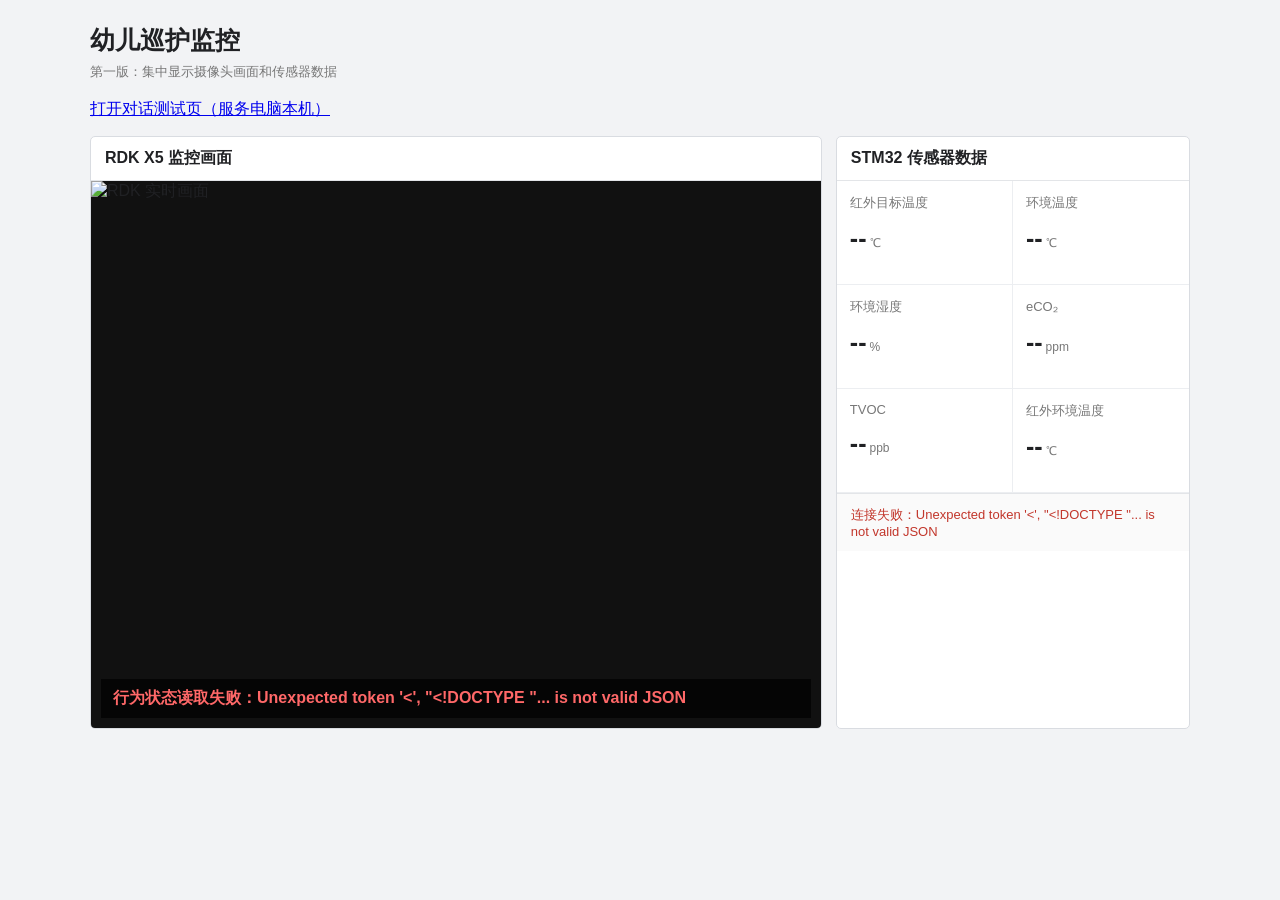
==== dashboard/index.html @ c4992179 "feat: initialize monitoring and ESP32 dialogue test project" ====
<!doctype html>
<html lang="zh-CN">
<head>
  <meta charset="utf-8">
  <meta name="viewport" content="width=device-width,initial-scale=1">
  <title>幼儿巡护监控</title>
  <link rel="icon" href="data:,">
  <style>
    * { box-sizing: border-box; }
    body { margin: 0; background: #f2f3f5; color: #202124; font-family: "Microsoft YaHei", sans-serif; }
    main { width: min(1100px, calc(100% - 28px)); margin: 24px auto; }
    h1 { margin: 0 0 6px; font-size: 25px; }
    .sub { margin-bottom: 18px; color: #777; font-size: 13px; }
    .layout { display: grid; grid-template-columns: minmax(0, 1.55fr) minmax(300px, .75fr); gap: 14px; }
    .box { overflow: hidden; border: 1px solid #d9dce1; border-radius: 5px; background: white; }
    .title { padding: 11px 14px; border-bottom: 1px solid #e3e5e8; font-weight: 700; }
    .video { position: relative; min-height: 360px; aspect-ratio: 4 / 3; background: #111; }
    .video img { display: block; width: 100%; height: 100%; object-fit: contain; }
    .behavior { position: absolute; left: 10px; right: 10px; bottom: 10px; padding: 9px 12px; background: rgba(0,0,0,.72); color: #65d997; }
    .behavior.alert { color: #ff6868; font-weight: 700; }
    .sensors { display: grid; grid-template-columns: 1fr 1fr; }
    .sensor { min-height: 104px; padding: 13px; border-right: 1px solid #eceef1; border-bottom: 1px solid #eceef1; }
    .sensor:nth-child(even) { border-right: 0; }
    .label { color: #777; font-size: 13px; }
    .value { margin-top: 12px; font-size: 25px; font-weight: 700; }
    .unit { margin-left: 3px; color: #777; font-size: 12px; font-weight: 400; }
    .connection { grid-column: 1 / -1; padding: 12px 14px; border-top: 1px solid #e3e5e8; background: #fafafa; color: #666; font-size: 13px; }
    .connection.ok { color: #16794b; }
    .error { color: #c2362b; }
    @media (max-width: 760px) { .layout { grid-template-columns: 1fr; } }
  </style>
</head>
<body>
  <main>
    <h1>幼儿巡护监控</h1>
    <div class="sub">第一版：集中显示摄像头画面和传感器数据</div>
    <p><a href="/chat">打开对话测试页（服务电脑本机）</a></p>
    <section class="layout">
      <div class="box">
        <div class="title">RDK X5 监控画面</div>
        <div class="video">
          <img src="/api/rdk/video_feed" alt="RDK 实时画面">
          <div class="behavior" id="behavior">正在读取行为识别状态……</div>
        </div>
      </div>
      <div class="box">
        <div class="title">STM32 传感器数据</div>
        <div class="sensors">
          <div class="sensor"><div class="label">红外目标温度</div><div class="value"><span id="mlxObj">--</span><span class="unit">℃</span></div></div>
          <div class="sensor"><div class="label">环境温度</div><div class="value"><span id="shtT">--</span><span class="unit">℃</span></div></div>
          <div class="sensor"><div class="label">环境湿度</div><div class="value"><span id="shtH">--</span><span class="unit">%</span></div></div>
          <div class="sensor"><div class="label">eCO₂</div><div class="value"><span id="eco2">--</span><span class="unit">ppm</span></div></div>
          <div class="sensor"><div class="label">TVOC</div><div class="value"><span id="tvoc">--</span><span class="unit">ppb</span></div></div>
          <div class="sensor"><div class="label">红外环境温度</div><div class="value"><span id="mlxAmb">--</span><span class="unit">℃</span></div></div>
        </div>
        <div class="connection" id="connection">正在连接 RDK 与 STM32……</div>
      </div>
    </section>
  </main>
  <script>
    const byId = id => document.getElementById(id);

    function display(id, value, digits = 0) {
      if (value === null || value === undefined || value === "" || !Number.isFinite(Number(value))) {
        byId(id).textContent = "--";
        return;
      }
      byId(id).textContent = Number(value).toFixed(digits);
    }

    async function json(url) {
      const response = await fetch(url, { cache: "no-store" });
      const data = await response.json();
      if (!response.ok) throw new Error(data.detail || data.error || `HTTP ${response.status}`);
      return data;
    }

    async function refreshStatus() {
      const target = byId("behavior");
      try {
        const data = await json("/api/rdk/status");
        target.className = "behavior";
        if (data.alert_type === "fall") {
          target.textContent = "检测到人员摔倒";
          target.classList.add("alert");
        } else if (data.alert_type === "fight") {
          target.textContent = "检测到打架斗殴";
          target.classList.add("alert");
        } else {
          target.textContent = "行为识别正常";
        }
      } catch (error) {
        target.textContent = `行为状态读取失败：${error.message}`;
        target.className = "behavior alert";
      }
    }

    async function refreshSensors() {
      const target = byId("connection");
      try {
        const data = await json("/api/rdk/sensors");
        const values = data.properties || {};
        display("mlxObj", values.mlx_obj, 1);
        display("mlxAmb", values.mlx_amb, 1);
        display("shtT", values.sht_t, 1);
        display("shtH", values.sht_h, 1);
        display("eco2", values.eco2, 0);
        display("tvoc", values.tvoc, 0);
        target.className = data.connected ? "connection ok" : "connection error";
        target.textContent = data.connected ? "RDK 已连接，STM32 传感器串口在线" : "RDK 已连接，但 STM32 传感器串口未连接";
      } catch (error) {
        ["mlxObj", "mlxAmb", "shtT", "shtH", "eco2", "tvoc"].forEach(id => byId(id).textContent = "--");
        target.className = "connection error";
        target.textContent = `连接失败：${error.message}`;
      }
    }

    refreshStatus();
    refreshSensors();
    setInterval(refreshStatus, 800);
    setInterval(refreshSensors, 1000);
  </script>
</body>
</html>
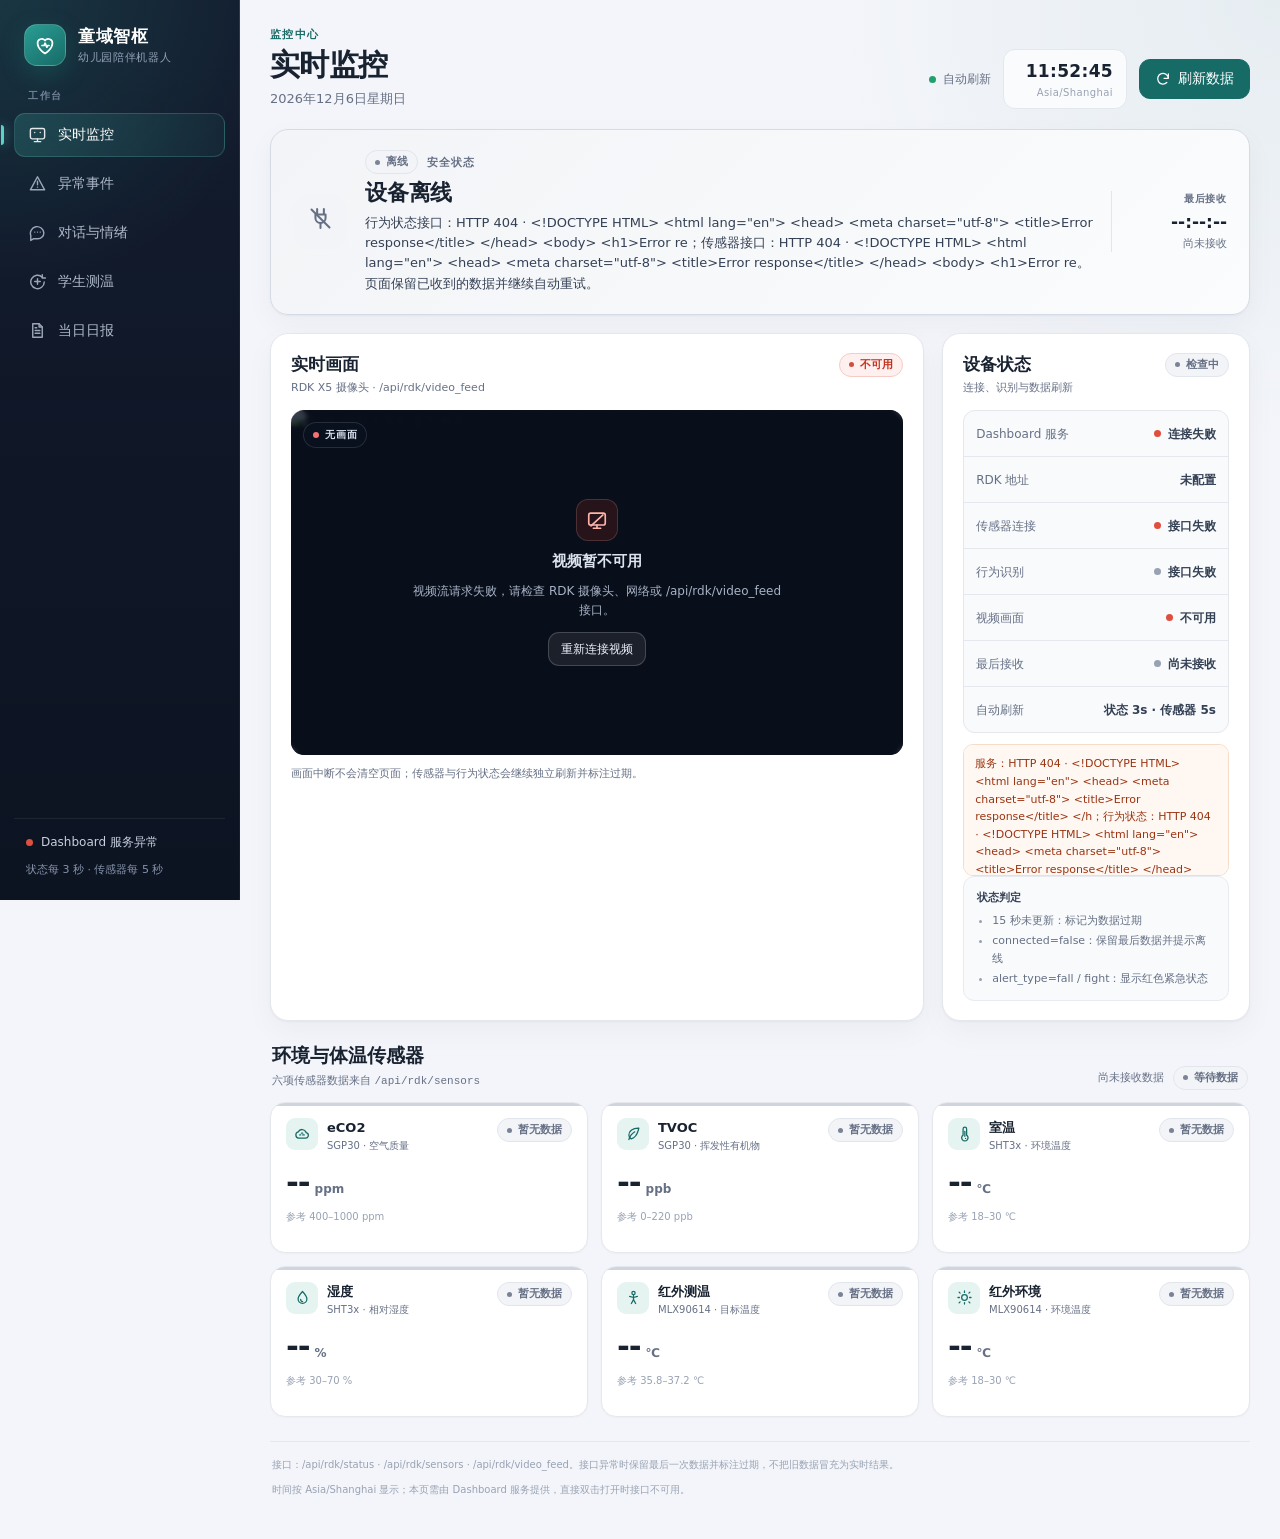
==== commit a8f17653: "feat: redesign monitoring dashboard" ====
--- a/dashboard/index.html
+++ b/dashboard/index.html
@@ -2,123 +2,2412 @@
 <html lang="zh-CN">
 <head>
   <meta charset="utf-8">
-  <meta name="viewport" content="width=device-width,initial-scale=1">
-  <title>幼儿巡护监控</title>
-  <link rel="icon" href="data:,">
+  <meta name="viewport" content="width=device-width, initial-scale=1">
+  <meta name="color-scheme" content="light">
+  <title>实时监控 · 童域智枢</title>
   <style>
-    * { box-sizing: border-box; }
-    body { margin: 0; background: #f2f3f5; color: #202124; font-family: "Microsoft YaHei", sans-serif; }
-    main { width: min(1100px, calc(100% - 28px)); margin: 24px auto; }
-    h1 { margin: 0 0 6px; font-size: 25px; }
-    .sub { margin-bottom: 18px; color: #777; font-size: 13px; }
-    .layout { display: grid; grid-template-columns: minmax(0, 1.55fr) minmax(300px, .75fr); gap: 14px; }
-    .box { overflow: hidden; border: 1px solid #d9dce1; border-radius: 5px; background: white; }
-    .title { padding: 11px 14px; border-bottom: 1px solid #e3e5e8; font-weight: 700; }
-    .video { position: relative; min-height: 360px; aspect-ratio: 4 / 3; background: #111; }
-    .video img { display: block; width: 100%; height: 100%; object-fit: contain; }
-    .behavior { position: absolute; left: 10px; right: 10px; bottom: 10px; padding: 9px 12px; background: rgba(0,0,0,.72); color: #65d997; }
-    .behavior.alert { color: #ff6868; font-weight: 700; }
-    .sensors { display: grid; grid-template-columns: 1fr 1fr; }
-    .sensor { min-height: 104px; padding: 13px; border-right: 1px solid #eceef1; border-bottom: 1px solid #eceef1; }
-    .sensor:nth-child(even) { border-right: 0; }
-    .label { color: #777; font-size: 13px; }
-    .value { margin-top: 12px; font-size: 25px; font-weight: 700; }
-    .unit { margin-left: 3px; color: #777; font-size: 12px; font-weight: 400; }
-    .connection { grid-column: 1 / -1; padding: 12px 14px; border-top: 1px solid #e3e5e8; background: #fafafa; color: #666; font-size: 13px; }
-    .connection.ok { color: #16794b; }
-    .error { color: #c2362b; }
-    @media (max-width: 760px) { .layout { grid-template-columns: 1fr; } }
+    :root {
+      --bg: #f3f5fa;
+      --surface: #ffffff;
+      --surface-soft: #f8fafc;
+      --ink: #182230;
+      --ink-2: #344054;
+      --muted: #667085;
+      --muted-2: #98a2b3;
+      --line: #e4e7ec;
+      --brand: #176b67;
+      --brand-soft: #e5f4f1;
+      --ok: #0b8a5c;
+      --ok-soft: #e9f8f1;
+      --warn: #a86500;
+      --warn-soft: #fff6e6;
+      --bad: #c4321f;
+      --bad-soft: #fef0ee;
+      --idle: #667085;
+      --idle-soft: #f2f4f7;
+      --radius: 18px;
+      --shadow: 0 1px 2px rgba(16, 24, 40, 0.04), 0 10px 30px rgba(16, 24, 40, 0.04);
+      --sidebar: 240px;
+    }
+
+    * {
+      box-sizing: border-box;
+    }
+
+    html {
+      min-width: 320px;
+      background: var(--bg);
+    }
+
+    body {
+      margin: 0;
+      color: var(--ink);
+      background:
+        radial-gradient(circle at 100% 0%, rgba(23, 107, 103, 0.06), transparent 28rem),
+        var(--bg);
+      font-family: "PingFang SC", "Microsoft YaHei", "Segoe UI", system-ui, -apple-system, sans-serif;
+      font-size: 14px;
+      line-height: 1.55;
+      -webkit-font-smoothing: antialiased;
+    }
+
+    [hidden] {
+      display: none !important;
+    }
+
+    button,
+    a {
+      -webkit-tap-highlight-color: transparent;
+    }
+
+    button {
+      font: inherit;
+    }
+
+    a {
+      color: inherit;
+      text-decoration: none;
+    }
+
+    h1,
+    h2,
+    h3,
+    p,
+    dl,
+    dd {
+      margin: 0;
+    }
+
+    .sr-only {
+      position: absolute;
+      width: 1px;
+      height: 1px;
+      padding: 0;
+      margin: -1px;
+      overflow: hidden;
+      clip: rect(0, 0, 0, 0);
+      white-space: nowrap;
+      border: 0;
+    }
+
+    .app {
+      display: grid;
+      grid-template-columns: var(--sidebar) minmax(0, 1fr);
+      min-height: 100vh;
+    }
+
+    .sidebar {
+      position: sticky;
+      top: 0;
+      z-index: 20;
+      display: flex;
+      flex-direction: column;
+      height: 100vh;
+      padding: 22px 14px 18px;
+      color: #d7deea;
+      background:
+        radial-gradient(circle at 0% 0%, rgba(54, 174, 164, 0.18), transparent 18rem),
+        linear-gradient(180deg, #131c2e 0%, #0c1321 100%);
+      border-right: 1px solid rgba(255, 255, 255, 0.05);
+    }
+
+    .brand {
+      display: flex;
+      align-items: center;
+      gap: 12px;
+      padding: 2px 10px 22px;
+    }
+
+    .brand-mark {
+      display: grid;
+      flex: 0 0 42px;
+      width: 42px;
+      height: 42px;
+      place-items: center;
+      color: #ffffff;
+      background: linear-gradient(145deg, #2a9d93, #176b67);
+      border: 1px solid rgba(255, 255, 255, 0.18);
+      border-radius: 13px;
+      box-shadow: 0 8px 22px rgba(23, 107, 103, 0.4);
+    }
+
+    .brand-mark svg {
+      width: 24px;
+      height: 24px;
+    }
+
+    .brand-copy {
+      display: grid;
+      line-height: 1.25;
+    }
+
+    .brand-copy strong {
+      color: #ffffff;
+      font-size: 17px;
+      letter-spacing: 0.04em;
+    }
+
+    .brand-copy small {
+      margin-top: 4px;
+      color: #93a1b7;
+      font-size: 11px;
+      letter-spacing: 0.06em;
+    }
+
+    .nav-label {
+      padding: 0 14px 9px;
+      color: #738198;
+      font-size: 10px;
+      font-weight: 700;
+      letter-spacing: 0.16em;
+    }
+
+    .nav {
+      display: grid;
+      gap: 5px;
+    }
+
+    .nav-link {
+      position: relative;
+      display: flex;
+      align-items: center;
+      gap: 11px;
+      min-height: 44px;
+      padding: 9px 13px;
+      color: #aeb9ca;
+      border: 1px solid transparent;
+      border-radius: 11px;
+      transition: color 160ms ease, background 160ms ease, border-color 160ms ease;
+    }
+
+    .nav-link svg {
+      flex: 0 0 19px;
+      width: 19px;
+      height: 19px;
+      opacity: 0.88;
+    }
+
+    .nav-link:hover {
+      color: #ffffff;
+      background: rgba(255, 255, 255, 0.05);
+    }
+
+    .nav-link:focus-visible {
+      outline: 2px solid #7fe0d6;
+      outline-offset: 1px;
+    }
+
+    .nav-link[aria-current="page"] {
+      color: #ffffff;
+      background: linear-gradient(90deg, rgba(63, 184, 173, 0.22), rgba(63, 184, 173, 0.07));
+      border-color: rgba(111, 224, 213, 0.2);
+    }
+
+    .nav-link[aria-current="page"]::before {
+      position: absolute;
+      top: 11px;
+      bottom: 11px;
+      left: -14px;
+      width: 3px;
+      content: "";
+      background: #5fd0c6;
+      border-radius: 0 3px 3px 0;
+      box-shadow: 0 0 12px rgba(95, 208, 198, 0.7);
+    }
+
+    .side-foot {
+      display: grid;
+      gap: 9px;
+      margin-top: auto;
+      padding: 14px 12px 4px;
+      color: #8593a9;
+      font-size: 11px;
+      border-top: 1px solid rgba(255, 255, 255, 0.07);
+    }
+
+    .system-mini {
+      display: flex;
+      align-items: center;
+      gap: 8px;
+      color: #c6d0de;
+      font-size: 12px;
+    }
+
+    .main {
+      min-width: 0;
+      padding: 26px 30px 42px;
+    }
+
+    .main-inner {
+      width: 100%;
+      max-width: 1480px;
+      margin: 0 auto;
+    }
+
+    .page-head {
+      display: flex;
+      align-items: flex-end;
+      justify-content: space-between;
+      gap: 24px;
+      margin-bottom: 20px;
+    }
+
+    .eyebrow {
+      margin-bottom: 4px;
+      color: var(--brand);
+      font-size: 11px;
+      font-weight: 700;
+      letter-spacing: 0.12em;
+      text-transform: uppercase;
+    }
+
+    .page-head h1 {
+      font-size: 30px;
+      line-height: 1.2;
+      letter-spacing: -0.02em;
+    }
+
+    .page-sub {
+      margin-top: 6px;
+      color: var(--muted);
+      font-size: 13px;
+    }
+
+    .head-tools {
+      display: flex;
+      align-items: center;
+      gap: 12px;
+    }
+
+    .clock-box {
+      display: grid;
+      min-width: 124px;
+      padding: 8px 13px;
+      text-align: right;
+      background: rgba(255, 255, 255, 0.72);
+      border: 1px solid var(--line);
+      border-radius: 12px;
+    }
+
+    .clock-box strong {
+      font-size: 17px;
+      font-variant-numeric: tabular-nums;
+      letter-spacing: 0.02em;
+    }
+
+    .clock-box small {
+      color: var(--muted-2);
+      font-size: 10px;
+      letter-spacing: 0.04em;
+    }
+
+    .btn {
+      display: inline-flex;
+      align-items: center;
+      justify-content: center;
+      gap: 7px;
+      min-height: 40px;
+      padding: 0 15px;
+      color: var(--ink-2);
+      background: #ffffff;
+      border: 1px solid var(--line);
+      border-radius: 11px;
+      cursor: pointer;
+      transition: transform 140ms ease, box-shadow 140ms ease, background 140ms ease;
+    }
+
+    .btn svg {
+      width: 16px;
+      height: 16px;
+    }
+
+    .btn:hover {
+      background: #fbfcff;
+      box-shadow: 0 5px 16px rgba(16, 24, 40, 0.08);
+      transform: translateY(-1px);
+    }
+
+    .btn:active {
+      transform: translateY(0);
+    }
+
+    .btn:focus-visible {
+      outline: 2px solid var(--brand);
+      outline-offset: 2px;
+    }
+
+    .btn:disabled {
+      cursor: wait;
+      opacity: 0.65;
+      transform: none;
+    }
+
+    .btn-primary {
+      color: #ffffff;
+      background: var(--brand);
+      border-color: var(--brand);
+    }
+
+    .btn-primary:hover {
+      background: #115a56;
+    }
+
+    .btn.is-busy svg {
+      animation: spin 0.9s linear infinite;
+    }
+
+    .auto-refresh {
+      display: inline-flex;
+      align-items: center;
+      gap: 7px;
+      color: var(--muted);
+      font-size: 12px;
+      white-space: nowrap;
+    }
+
+    .live-dot {
+      width: 7px;
+      height: 7px;
+      background: #22a06b;
+      border-radius: 50%;
+      box-shadow: 0 0 0 0 rgba(34, 160, 107, 0.35);
+      animation: pulse 2.4s infinite;
+    }
+
+    .safety-banner {
+      display: grid;
+      grid-template-columns: auto minmax(0, 1fr) auto;
+      align-items: center;
+      gap: 18px;
+      padding: 20px 22px;
+      margin-bottom: 18px;
+      background: #f8fafc;
+      border: 1px solid #dfe6f0;
+      border-radius: var(--radius);
+      box-shadow: var(--shadow);
+      transition: background 220ms ease, border-color 220ms ease;
+    }
+
+    .safety-banner[data-state="normal"] {
+      background: linear-gradient(135deg, #ecfdf5, #f8fffc);
+      border-color: #b8e8d1;
+    }
+
+    .safety-banner[data-state="fall"],
+    .safety-banner[data-state="fight"] {
+      background: linear-gradient(135deg, #fff1ef, #fffafa);
+      border-color: #f3c3bc;
+    }
+
+    .safety-banner[data-state="expired"],
+    .safety-banner[data-state="unknown"] {
+      background: linear-gradient(135deg, #fff8e8, #fffdf8);
+      border-color: #efd39a;
+    }
+
+    .safety-banner[data-state="offline"] {
+      background: linear-gradient(135deg, #f2f4f7, #fbfcfd);
+      border-color: #d5dbe4;
+    }
+
+    .banner-icon {
+      display: grid;
+      flex: 0 0 54px;
+      width: 54px;
+      height: 54px;
+      place-items: center;
+      color: var(--idle);
+      background: var(--idle-soft);
+      border-radius: 16px;
+    }
+
+    .safety-banner[data-state="normal"] .banner-icon {
+      color: var(--ok);
+      background: #d8f5e7;
+    }
+
+    .safety-banner[data-state="fall"] .banner-icon,
+    .safety-banner[data-state="fight"] .banner-icon {
+      color: var(--bad);
+      background: #ffe1dd;
+    }
+
+    .safety-banner[data-state="expired"] .banner-icon,
+    .safety-banner[data-state="unknown"] .banner-icon {
+      color: var(--warn);
+      background: #ffedc8;
+    }
+
+    .banner-icon svg {
+      width: 27px;
+      height: 27px;
+    }
+
+    .banner-copy {
+      min-width: 0;
+    }
+
+    .banner-head {
+      display: flex;
+      align-items: center;
+      gap: 9px;
+      margin-bottom: 5px;
+    }
+
+    .banner-kicker {
+      color: var(--muted);
+      font-size: 11px;
+      font-weight: 600;
+      letter-spacing: 0.08em;
+    }
+
+    .banner-copy h2 {
+      font-size: 22px;
+      line-height: 1.3;
+      letter-spacing: -0.01em;
+    }
+
+    .banner-copy p {
+      max-width: 880px;
+      margin-top: 5px;
+      color: var(--ink-2);
+      font-size: 13px;
+      overflow-wrap: anywhere;
+    }
+
+    .banner-meta {
+      display: grid;
+      min-width: 116px;
+      padding-left: 18px;
+      text-align: right;
+      border-left: 1px solid rgba(16, 24, 40, 0.09);
+    }
+
+    .meta-label {
+      color: var(--muted);
+      font-size: 10px;
+      font-weight: 600;
+      letter-spacing: 0.08em;
+    }
+
+    .banner-meta strong {
+      margin-top: 2px;
+      font-size: 17px;
+      font-variant-numeric: tabular-nums;
+    }
+
+    .meta-sub {
+      color: var(--muted);
+      font-size: 11px;
+    }
+
+    .chip {
+      display: inline-flex;
+      align-items: center;
+      gap: 6px;
+      width: fit-content;
+      padding: 4px 9px;
+      color: var(--idle);
+      font-size: 11px;
+      font-weight: 700;
+      line-height: 1.3;
+      white-space: nowrap;
+      background: var(--idle-soft);
+      border: 1px solid transparent;
+      border-radius: 999px;
+    }
+
+    .chip::before {
+      width: 5px;
+      height: 5px;
+      content: "";
+      background: currentColor;
+      border-radius: 50%;
+      opacity: 0.85;
+    }
+
+    .chip[data-tone="ok"] {
+      color: var(--ok);
+      background: var(--ok-soft);
+      border-color: #c8efdd;
+    }
+
+    .chip[data-tone="warn"] {
+      color: var(--warn);
+      background: var(--warn-soft);
+      border-color: #f2ddb2;
+    }
+
+    .chip[data-tone="bad"] {
+      color: var(--bad);
+      background: var(--bad-soft);
+      border-color: #f7cbc4;
+    }
+
+    .chip[data-tone="idle"] {
+      color: var(--idle);
+      background: var(--idle-soft);
+      border-color: #e1e6ed;
+    }
+
+    .monitor-grid {
+      display: grid;
+      grid-template-columns: minmax(0, 1.7fr) minmax(290px, 0.8fr);
+      gap: 18px;
+      margin-bottom: 22px;
+    }
+
+    .card {
+      min-width: 0;
+      padding: 19px 20px;
+      background: var(--surface);
+      border: 1px solid var(--line);
+      border-radius: var(--radius);
+      box-shadow: var(--shadow);
+    }
+
+    .card-head {
+      display: flex;
+      align-items: flex-start;
+      justify-content: space-between;
+      gap: 14px;
+      margin-bottom: 14px;
+    }
+
+    .card-title h2 {
+      font-size: 17px;
+      line-height: 1.4;
+    }
+
+    .card-title p {
+      margin-top: 3px;
+      color: var(--muted);
+      font-size: 11px;
+      overflow-wrap: anywhere;
+    }
+
+    .video-frame {
+      position: relative;
+      display: grid;
+      width: 100%;
+      aspect-ratio: 16 / 9;
+      min-height: 220px;
+      overflow: hidden;
+      place-items: center;
+      background:
+        linear-gradient(rgba(255, 255, 255, 0.025) 1px, transparent 1px),
+        linear-gradient(90deg, rgba(255, 255, 255, 0.025) 1px, transparent 1px),
+        #0b1220;
+      background-size: 32px 32px;
+      border-radius: 13px;
+    }
+
+    .video-frame img {
+      display: block;
+      width: 100%;
+      height: 100%;
+      object-fit: contain;
+    }
+
+    .video-overlay {
+      position: absolute;
+      inset: 0;
+      z-index: 2;
+      display: flex;
+      flex-direction: column;
+      align-items: center;
+      justify-content: center;
+      gap: 9px;
+      padding: 20px;
+      color: #dbe3ef;
+      text-align: center;
+      background: rgba(8, 14, 25, 0.78);
+      backdrop-filter: blur(2px);
+    }
+
+    .video-overlay strong {
+      font-size: 15px;
+    }
+
+    .video-overlay p {
+      max-width: 370px;
+      color: #a8b4c6;
+      font-size: 12px;
+      overflow-wrap: anywhere;
+    }
+
+    .video-overlay .btn {
+      min-height: 34px;
+      margin-top: 4px;
+      padding: 0 12px;
+      color: #eef4ff;
+      background: rgba(255, 255, 255, 0.08);
+      border-color: rgba(255, 255, 255, 0.18);
+      font-size: 12px;
+    }
+
+    .video-overlay .btn:hover {
+      background: rgba(255, 255, 255, 0.14);
+    }
+
+    .spinner {
+      width: 24px;
+      height: 24px;
+      border: 2px solid rgba(255, 255, 255, 0.2);
+      border-top-color: #ffffff;
+      border-radius: 50%;
+      animation: spin 0.9s linear infinite;
+    }
+
+    .overlay-icon {
+      display: grid;
+      width: 42px;
+      height: 42px;
+      place-items: center;
+      color: #ffb4a9;
+      background: rgba(196, 50, 31, 0.16);
+      border: 1px solid rgba(255, 180, 169, 0.18);
+      border-radius: 12px;
+    }
+
+    .overlay-icon svg {
+      width: 22px;
+      height: 22px;
+    }
+
+    .video-badge {
+      position: absolute;
+      top: 12px;
+      left: 12px;
+      z-index: 3;
+      display: inline-flex;
+      align-items: center;
+      gap: 6px;
+      padding: 4px 9px;
+      color: #dbe3ef;
+      font-size: 10px;
+      font-weight: 700;
+      letter-spacing: 0.08em;
+      background: rgba(11, 18, 32, 0.72);
+      border: 1px solid rgba(255, 255, 255, 0.12);
+      border-radius: 999px;
+      backdrop-filter: blur(4px);
+    }
+
+    .video-badge::before {
+      width: 6px;
+      height: 6px;
+      content: "";
+      background: #fbbf24;
+      border-radius: 50%;
+    }
+
+    .video-badge[data-state="live"]::before {
+      background: #34d399;
+      box-shadow: 0 0 0 0 rgba(52, 211, 153, 0.45);
+      animation: pulse 2.2s infinite;
+    }
+
+    .video-badge[data-state="error"]::before {
+      background: #f87171;
+    }
+
+    .video-note {
+      margin-top: 10px;
+      color: var(--muted);
+      font-size: 11px;
+    }
+
+    .device-card {
+      display: flex;
+      flex-direction: column;
+    }
+
+    .device-list {
+      display: grid;
+      gap: 1px;
+      overflow: hidden;
+      background: var(--line);
+      border: 1px solid var(--line);
+      border-radius: 12px;
+    }
+
+    .device-row {
+      display: flex;
+      align-items: center;
+      justify-content: space-between;
+      gap: 12px;
+      min-height: 45px;
+      padding: 9px 12px;
+      background: var(--surface-soft);
+    }
+
+    .device-row dt {
+      color: var(--muted);
+      font-size: 12px;
+      white-space: nowrap;
+    }
+
+    .device-row dd {
+      display: flex;
+      align-items: center;
+      justify-content: flex-end;
+      gap: 7px;
+      min-width: 0;
+      color: var(--ink-2);
+      font-size: 12px;
+      font-weight: 600;
+      text-align: right;
+      overflow-wrap: anywhere;
+    }
+
+    .dot {
+      flex: 0 0 7px;
+      width: 7px;
+      height: 7px;
+      background: var(--idle);
+      border-radius: 50%;
+    }
+
+    .dot.ok {
+      background: #22a06b;
+    }
+
+    .dot.warn {
+      background: #d9951f;
+    }
+
+    .dot.bad {
+      background: #e04f3d;
+    }
+
+    .dot.idle {
+      background: #98a2b3;
+    }
+
+    .device-error {
+      max-height: 132px;
+      margin-top: 11px;
+      padding: 10px 11px;
+      overflow: auto;
+      color: #9a3412;
+      font-size: 11px;
+      line-height: 1.6;
+      overflow-wrap: anywhere;
+      background: #fff8f2;
+      border: 1px solid #f5dcc8;
+      border-radius: 10px;
+    }
+
+    .device-note {
+      margin-top: auto;
+      padding: 12px 13px;
+      color: var(--muted);
+      font-size: 11px;
+      line-height: 1.65;
+      background: #f8fafc;
+      border: 1px solid #e7ebf1;
+      border-radius: 11px;
+    }
+
+    .device-note strong {
+      display: block;
+      margin-bottom: 4px;
+      color: var(--ink-2);
+      font-size: 11px;
+    }
+
+    .device-note ul {
+      display: grid;
+      gap: 2px;
+      padding-left: 15px;
+      margin: 0;
+    }
+
+    .device-note li::marker {
+      color: #98a2b3;
+    }
+
+    .sensor-section {
+      margin-top: 2px;
+    }
+
+    .section-head {
+      display: flex;
+      align-items: flex-end;
+      justify-content: space-between;
+      gap: 16px;
+      margin-bottom: 12px;
+      padding: 0 2px;
+    }
+
+    .section-head h2 {
+      font-size: 19px;
+      line-height: 1.35;
+    }
+
+    .section-head p {
+      margin-top: 3px;
+      color: var(--muted);
+      font-size: 11px;
+    }
+
+    .section-meta {
+      display: flex;
+      flex-wrap: wrap;
+      align-items: center;
+      justify-content: flex-end;
+      gap: 9px;
+      color: var(--muted);
+      font-size: 11px;
+      text-align: right;
+    }
+
+    .sensor-missing {
+      margin: -2px 2px 11px;
+      padding: 8px 11px;
+      color: #9a6700;
+      font-size: 11px;
+      overflow-wrap: anywhere;
+      background: var(--warn-soft);
+      border: 1px solid #f1dcae;
+      border-radius: 9px;
+    }
+
+    .sensor-grid {
+      display: grid;
+      grid-template-columns: repeat(3, minmax(0, 1fr));
+      gap: 13px;
+    }
+
+    .sensor-card {
+      position: relative;
+      min-width: 0;
+      min-height: 151px;
+      padding: 15px 15px 13px;
+      overflow: hidden;
+      background: var(--surface);
+      border: 1px solid var(--line);
+      border-radius: 15px;
+      box-shadow: 0 1px 2px rgba(16, 24, 40, 0.03);
+      transition: border-color 180ms ease, box-shadow 180ms ease, transform 180ms ease;
+    }
+
+    .sensor-card::before {
+      position: absolute;
+      top: 0;
+      right: 0;
+      left: 0;
+      height: 3px;
+      content: "";
+      background: #d0d5dd;
+    }
+
+    .sensor-card[data-status="ok"]::before {
+      background: #35b47e;
+    }
+
+    .sensor-card[data-status="warn"]::before {
+      background: #e3a329;
+    }
+
+    .sensor-card[data-status="bad"]::before {
+      background: #e0523f;
+    }
+
+    .sensor-card[data-status="warn"] {
+      background: linear-gradient(180deg, #fffdf7, #ffffff 55%);
+      border-color: #f0ddb8;
+    }
+
+    .sensor-card[data-status="bad"] {
+      background: linear-gradient(180deg, #fff9f7, #ffffff 55%);
+      border-color: #f3cfc8;
+    }
+
+    .sensor-card:hover {
+      box-shadow: 0 9px 24px rgba(16, 24, 40, 0.07);
+      transform: translateY(-1px);
+    }
+
+    .sensor-grid[data-stale="true"] .sensor-card {
+      border-style: dashed;
+      box-shadow: none;
+    }
+
+    .sensor-top {
+      display: flex;
+      align-items: flex-start;
+      gap: 9px;
+    }
+
+    .sensor-icon {
+      display: grid;
+      flex: 0 0 32px;
+      width: 32px;
+      height: 32px;
+      place-items: center;
+      color: var(--brand);
+      background: var(--brand-soft);
+      border-radius: 9px;
+    }
+
+    .sensor-icon svg {
+      width: 17px;
+      height: 17px;
+    }
+
+    .sensor-title {
+      min-width: 0;
+      padding-top: 1px;
+    }
+
+    .sensor-title h3 {
+      font-size: 13px;
+      line-height: 1.4;
+    }
+
+    .sensor-title p {
+      margin-top: 1px;
+      overflow: hidden;
+      color: var(--muted);
+      font-size: 10px;
+      text-overflow: ellipsis;
+      white-space: nowrap;
+    }
+
+    .sensor-card .chip {
+      flex: 0 0 auto;
+      margin-left: auto;
+    }
+
+    .sensor-reading {
+      display: flex;
+      align-items: baseline;
+      gap: 5px;
+      min-height: 44px;
+      margin-top: 11px;
+    }
+
+    .sensor-value {
+      font-size: 31px;
+      font-weight: 700;
+      line-height: 1.15;
+      letter-spacing: -0.035em;
+      font-variant-numeric: tabular-nums;
+    }
+
+    .sensor-card[data-status="bad"] .sensor-value {
+      color: var(--bad);
+    }
+
+    .sensor-card[data-status="warn"] .sensor-value {
+      color: #9a6200;
+    }
+
+    .sensor-unit {
+      color: var(--muted);
+      font-size: 12px;
+      font-weight: 600;
+    }
+
+    .sensor-ref {
+      color: var(--muted-2);
+      font-size: 10px;
+      font-variant-numeric: tabular-nums;
+    }
+
+    .page-foot {
+      display: flex;
+      flex-wrap: wrap;
+      justify-content: space-between;
+      gap: 8px 24px;
+      margin-top: 24px;
+      padding: 14px 2px 0;
+      color: var(--muted-2);
+      font-size: 10px;
+      line-height: 1.7;
+      border-top: 1px solid var(--line);
+    }
+
+    .page-foot span {
+      max-width: 760px;
+    }
+
+    @keyframes spin {
+      to {
+        transform: rotate(360deg);
+      }
+    }
+
+    @keyframes pulse {
+      0% {
+        box-shadow: 0 0 0 0 rgba(34, 160, 107, 0.38);
+      }
+      70% {
+        box-shadow: 0 0 0 6px rgba(34, 160, 107, 0);
+      }
+      100% {
+        box-shadow: 0 0 0 0 rgba(34, 160, 107, 0);
+      }
+    }
+
+    @media (max-width: 1180px) {
+      .sensor-grid {
+        grid-template-columns: repeat(2, minmax(0, 1fr));
+      }
+    }
+
+    @media (max-width: 1040px) {
+      .monitor-grid {
+        grid-template-columns: minmax(0, 1fr);
+      }
+
+      .device-card {
+        display: block;
+      }
+    }
+
+    @media (max-width: 920px) {
+      :root {
+        --sidebar: 0px;
+      }
+
+      .app {
+        display: block;
+      }
+
+      .sidebar {
+        position: sticky;
+        top: 0;
+        z-index: 30;
+        display: block;
+        width: 100%;
+        height: auto;
+        padding: 10px 14px;
+        border-right: 0;
+        border-bottom: 1px solid rgba(255, 255, 255, 0.08);
+      }
+
+      .brand {
+        padding: 0 0 9px;
+      }
+
+      .brand-mark {
+        flex-basis: 34px;
+        width: 34px;
+        height: 34px;
+        border-radius: 10px;
+      }
+
+      .brand-mark svg {
+        width: 20px;
+        height: 20px;
+      }
+
+      .brand-copy strong {
+        font-size: 15px;
+      }
+
+      .brand-copy small,
+      .nav-label,
+      .side-foot {
+        display: none;
+      }
+
+      .nav {
+        display: flex;
+        gap: 6px;
+        padding-bottom: 1px;
+        overflow-x: auto;
+        scrollbar-width: none;
+      }
+
+      .nav::-webkit-scrollbar {
+        display: none;
+      }
+
+      .nav-link {
+        flex: 0 0 auto;
+        gap: 7px;
+        min-height: 36px;
+        padding: 6px 11px;
+        font-size: 12px;
+        border-radius: 9px;
+      }
+
+      .nav-link svg {
+        width: 16px;
+        height: 16px;
+      }
+
+      .nav-link[aria-current="page"]::before {
+        display: none;
+      }
+
+      .main {
+        padding: 20px 16px 34px;
+      }
+
+      .page-head {
+        align-items: flex-start;
+      }
+
+      .head-tools {
+        flex-wrap: wrap;
+        justify-content: flex-end;
+      }
+
+      .auto-refresh {
+        display: none;
+      }
+    }
+
+    @media (max-width: 700px) {
+      .page-head {
+        flex-direction: column;
+        gap: 12px;
+      }
+
+      .head-tools {
+        width: 100%;
+        justify-content: space-between;
+      }
+
+      .clock-box {
+        text-align: left;
+      }
+
+      .safety-banner {
+        grid-template-columns: auto minmax(0, 1fr);
+        gap: 13px;
+        padding: 16px;
+      }
+
+      .banner-icon {
+        flex-basis: 46px;
+        width: 46px;
+        height: 46px;
+        border-radius: 13px;
+      }
+
+      .banner-meta {
+        grid-column: 1 / -1;
+        display: flex;
+        align-items: baseline;
+        gap: 8px;
+        min-width: 0;
+        padding: 10px 0 0;
+        text-align: left;
+        border-top: 1px solid rgba(16, 24, 40, 0.08);
+        border-left: 0;
+      }
+
+      .banner-meta strong {
+        font-size: 14px;
+      }
+
+      .banner-copy h2 {
+        font-size: 18px;
+      }
+
+      .section-head {
+        align-items: flex-start;
+        flex-direction: column;
+        gap: 8px;
+      }
+
+      .section-meta {
+        justify-content: flex-start;
+        text-align: left;
+      }
+
+      .video-frame {
+        min-height: 180px;
+      }
+    }
+
+    @media (max-width: 560px) {
+      .sensor-grid {
+        grid-template-columns: minmax(0, 1fr);
+      }
+
+      .page-head h1 {
+        font-size: 25px;
+      }
+
+      .card {
+        padding: 16px;
+      }
+
+      .device-row {
+        align-items: flex-start;
+      }
+
+      .device-row dd {
+        max-width: 62%;
+      }
+    }
+
+    @media (prefers-reduced-motion: reduce) {
+      *,
+      *::before,
+      *::after {
+        scroll-behavior: auto !important;
+        animation-duration: 0.01ms !important;
+        animation-iteration-count: 1 !important;
+        transition-duration: 0.01ms !important;
+      }
+    }
   </style>
 </head>
 <body>
-  <main>
-    <h1>幼儿巡护监控</h1>
-    <div class="sub">第一版：集中显示摄像头画面和传感器数据</div>
-    <p><a href="/chat">打开对话测试页（服务电脑本机）</a></p>
-    <section class="layout">
-      <div class="box">
-        <div class="title">RDK X5 监控画面</div>
-        <div class="video">
-          <img src="/api/rdk/video_feed" alt="RDK 实时画面">
-          <div class="behavior" id="behavior">正在读取行为识别状态……</div>
+  <div class="app">
+    <aside class="sidebar">
+      <a class="brand" href="index.html" aria-label="童域智枢实时监控首页">
+        <span class="brand-mark" aria-hidden="true">
+          <svg viewBox="0 0 24 24" fill="none" stroke="currentColor" stroke-width="1.7" stroke-linecap="round" stroke-linejoin="round">
+            <path d="M12 20.5s-7.4-4.4-7.4-10A4.1 4.1 0 0 1 12 7.6a4.1 4.1 0 0 1 7.4 2.9c0 5.6-7.4 10-7.4 10Z"/>
+            <path d="M9 12.5h2.1l1-2.3 1.7 4 1-1.7H16"/>
+          </svg>
+        </span>
+        <span class="brand-copy">
+          <strong>童域智枢</strong>
+          <small>幼儿园陪伴机器人</small>
+        </span>
+      </a>
+
+      <div class="nav-label">工作台</div>
+      <nav class="nav" aria-label="主导航">
+        <a class="nav-link" href="index.html" aria-current="page">
+          <svg viewBox="0 0 24 24" fill="none" stroke="currentColor" stroke-width="1.8" stroke-linecap="round" stroke-linejoin="round" aria-hidden="true">
+            <rect x="3" y="4.5" width="18" height="13" rx="2.2"/>
+            <path d="M8 21h8M12 17.5V21M8.5 9.5h.01M15.5 9.5h.01"/>
+          </svg>
+          <span>实时监控</span>
+        </a>
+        <a class="nav-link" href="events.html">
+          <svg viewBox="0 0 24 24" fill="none" stroke="currentColor" stroke-width="1.8" stroke-linecap="round" stroke-linejoin="round" aria-hidden="true">
+            <path d="M12 3.5 21 20H3L12 3.5Z"/>
+            <path d="M12 9v4.5M12 16.6h.01"/>
+          </svg>
+          <span>异常事件</span>
+        </a>
+        <a class="nav-link" href="chat.html">
+          <svg viewBox="0 0 24 24" fill="none" stroke="currentColor" stroke-width="1.8" stroke-linecap="round" stroke-linejoin="round" aria-hidden="true">
+            <path d="M20 12.5a7.5 7.5 0 0 1-7.5 7.5H6.8L3.5 22v-6.1A8.5 8.5 0 1 1 20 12.5Z"/>
+            <path d="M8.5 11.5h.01M12 11.5h.01M15.5 11.5h.01"/>
+          </svg>
+          <span>对话与情绪</span>
+        </a>
+        <a class="nav-link" href="health.html">
+          <svg viewBox="0 0 24 24" fill="none" stroke="currentColor" stroke-width="1.8" stroke-linecap="round" stroke-linejoin="round" aria-hidden="true">
+            <path d="M20.5 12.5a8.5 8.5 0 1 1-2.5-6"/>
+            <path d="M8.5 12h7M12 8.5v7"/>
+            <path d="M18 3.5v4h4"/>
+          </svg>
+          <span>学生测温</span>
+        </a>
+        <a class="nav-link" href="reports.html">
+          <svg viewBox="0 0 24 24" fill="none" stroke="currentColor" stroke-width="1.8" stroke-linecap="round" stroke-linejoin="round" aria-hidden="true">
+            <path d="M6 3.5h8l4 4v13H6v-17Z"/>
+            <path d="M14 3.5v4h4M9 12h6M9 15.5h6M9 8.5h2"/>
+          </svg>
+          <span>当日日报</span>
+        </a>
+      </nav>
+
+      <div class="side-foot">
+        <div class="system-mini">
+          <span class="dot idle" id="sideDot"></span>
+          <span id="sideStatus">正在连接服务</span>
         </div>
+        <span>状态每 3 秒 · 传感器每 5 秒</span>
       </div>
-      <div class="box">
-        <div class="title">STM32 传感器数据</div>
-        <div class="sensors">
-          <div class="sensor"><div class="label">红外目标温度</div><div class="value"><span id="mlxObj">--</span><span class="unit">℃</span></div></div>
-          <div class="sensor"><div class="label">环境温度</div><div class="value"><span id="shtT">--</span><span class="unit">℃</span></div></div>
-          <div class="sensor"><div class="label">环境湿度</div><div class="value"><span id="shtH">--</span><span class="unit">%</span></div></div>
-          <div class="sensor"><div class="label">eCO₂</div><div class="value"><span id="eco2">--</span><span class="unit">ppm</span></div></div>
-          <div class="sensor"><div class="label">TVOC</div><div class="value"><span id="tvoc">--</span><span class="unit">ppb</span></div></div>
-          <div class="sensor"><div class="label">红外环境温度</div><div class="value"><span id="mlxAmb">--</span><span class="unit">℃</span></div></div>
+    </aside>
+
+    <main class="main">
+      <div class="main-inner">
+        <header class="page-head">
+          <div>
+            <p class="eyebrow">监控中心</p>
+            <h1>实时监控</h1>
+            <p class="page-sub" id="pageDate">正在读取系统时间…</p>
+          </div>
+          <div class="head-tools">
+            <span class="auto-refresh"><span class="live-dot" aria-hidden="true"></span>自动刷新</span>
+            <div class="clock-box">
+              <strong id="liveClock">--:--:--</strong>
+              <small>Asia/Shanghai</small>
+            </div>
+            <button class="btn btn-primary" id="refreshBtn" type="button">
+              <svg viewBox="0 0 24 24" fill="none" stroke="currentColor" stroke-width="1.9" stroke-linecap="round" stroke-linejoin="round" aria-hidden="true">
+                <path d="M20 11a8 8 0 1 0-2.3 6.3M20 4.5V11h-6.5"/>
+              </svg>
+              <span>刷新数据</span>
+            </button>
+          </div>
+        </header>
+
+        <section class="safety-banner" id="safetyBanner" data-state="waiting" aria-labelledby="bannerTitle">
+          <div class="banner-icon" aria-hidden="true">
+            <span data-banner-icon="normal" hidden>
+              <svg viewBox="0 0 24 24" fill="none" stroke="currentColor" stroke-width="1.8" stroke-linecap="round" stroke-linejoin="round">
+                <path d="M12 21s7.5-3.8 7.5-9.5V5.7L12 3 4.5 5.7v5.8C4.5 17.2 12 21 12 21Z"/>
+                <path d="m8.6 11.8 2.2 2.2 4.6-4.7"/>
+              </svg>
+            </span>
+            <span data-banner-icon="fall" hidden>
+              <svg viewBox="0 0 24 24" fill="none" stroke="currentColor" stroke-width="1.8" stroke-linecap="round" stroke-linejoin="round">
+                <path d="M12 3.5 21 20H3L12 3.5Z"/>
+                <path d="M12 9v4.5M12 16.6h.01"/>
+              </svg>
+            </span>
+            <span data-banner-icon="fight" hidden>
+              <svg viewBox="0 0 24 24" fill="none" stroke="currentColor" stroke-width="1.8" stroke-linecap="round" stroke-linejoin="round">
+                <path d="m13 2.8-8 10h5l-1 8.4 8-10h-5l1-8.4Z"/>
+              </svg>
+            </span>
+            <span data-banner-icon="expired" hidden>
+              <svg viewBox="0 0 24 24" fill="none" stroke="currentColor" stroke-width="1.8" stroke-linecap="round" stroke-linejoin="round">
+                <circle cx="12" cy="12" r="8.5"/>
+                <path d="M12 7.5V12l3 1.8"/>
+              </svg>
+            </span>
+            <span data-banner-icon="offline" hidden>
+              <svg viewBox="0 0 24 24" fill="none" stroke="currentColor" stroke-width="1.8" stroke-linecap="round" stroke-linejoin="round">
+                <path d="M9 3.5v5M15 3.5v5M7.5 8.5h9v3a4.5 4.5 0 0 1-9 0v-3Z"/>
+                <path d="M12 16v4.5M4 4l16 16"/>
+              </svg>
+            </span>
+            <span data-banner-icon="waiting" hidden>
+              <svg viewBox="0 0 24 24" fill="none" stroke="currentColor" stroke-width="1.8" stroke-linecap="round" stroke-linejoin="round">
+                <path d="M12 3.5a8.5 8.5 0 1 0 8.5 8.5"/>
+                <path d="M20.5 4v5h-5"/>
+              </svg>
+            </span>
+            <span data-banner-icon="unknown" hidden>
+              <svg viewBox="0 0 24 24" fill="none" stroke="currentColor" stroke-width="1.8" stroke-linecap="round" stroke-linejoin="round">
+                <circle cx="12" cy="12" r="8.5"/>
+                <path d="M9.6 9.4a2.5 2.5 0 1 1 3.6 2.3c-.8.4-1.2 1-1.2 1.9M12 17h.01"/>
+              </svg>
+            </span>
+          </div>
+          <div class="banner-copy">
+            <div class="banner-head">
+              <span class="chip" id="bannerChip" data-tone="idle">等待</span>
+              <span class="banner-kicker">安全状态</span>
+            </div>
+            <h2 id="bannerTitle">等待数据</h2>
+            <p id="bannerDesc">正在连接 Dashboard 服务，等待第一组设备数据。</p>
+          </div>
+          <div class="banner-meta">
+            <span class="meta-label">最后接收</span>
+            <strong id="bannerTime">--:--:--</strong>
+            <span class="meta-sub" id="bannerAgo">尚未接收</span>
+          </div>
+        </section>
+
+        <div class="monitor-grid">
+          <section class="card video-card" aria-labelledby="videoTitle">
+            <div class="card-head">
+              <div class="card-title">
+                <h2 id="videoTitle">实时画面</h2>
+                <p>RDK X5 摄像头 · /api/rdk/video_feed</p>
+              </div>
+              <span class="chip" id="videoChip" data-tone="idle">连接中</span>
+            </div>
+            <div class="video-frame" id="videoFrame">
+              <img id="videoFeed" src="/api/rdk/video_feed" alt="RDK 摄像头实时监控画面">
+              <div class="video-overlay" id="videoLoading">
+                <span class="spinner" aria-hidden="true"></span>
+                <strong>正在连接视频画面</strong>
+                <p>等待摄像头返回第一帧图像…</p>
+              </div>
+              <div class="video-overlay" id="videoError" hidden>
+                <span class="overlay-icon" aria-hidden="true">
+                  <svg viewBox="0 0 24 24" fill="none" stroke="currentColor" stroke-width="1.8" stroke-linecap="round" stroke-linejoin="round">
+                    <rect x="3" y="4.5" width="18" height="13" rx="2.2"/>
+                    <path d="m5.5 18.5 13-12M8 21h8M12 17.5V21"/>
+                  </svg>
+                </span>
+                <strong>视频暂不可用</strong>
+                <p id="videoErrorText">视频流请求失败，请检查 RDK 摄像头与网络连接。</p>
+                <button class="btn" id="retryVideoBtn" type="button">重新连接视频</button>
+              </div>
+              <span class="video-badge" id="videoBadge" data-state="loading">连接中</span>
+            </div>
+            <p class="video-note">画面中断不会清空页面；传感器与行为状态会继续独立刷新并标注过期。</p>
+          </section>
+
+          <aside class="card device-card" aria-labelledby="deviceTitle">
+            <div class="card-head">
+              <div class="card-title">
+                <h2 id="deviceTitle">设备状态</h2>
+                <p>连接、识别与数据刷新</p>
+              </div>
+              <span class="chip" id="deviceChip" data-tone="idle">检测中</span>
+            </div>
+            <dl class="device-list">
+              <div class="device-row">
+                <dt>Dashboard 服务</dt>
+                <dd><span class="dot idle" id="healthDot"></span><span id="healthText">检测中</span></dd>
+              </div>
+              <div class="device-row">
+                <dt>RDK 地址</dt>
+                <dd><span id="rdkBaseText">未配置</span></dd>
+              </div>
+              <div class="device-row">
+                <dt>传感器连接</dt>
+                <dd><span class="dot idle" id="sensorDot"></span><span id="sensorText">等待数据</span></dd>
+              </div>
+              <div class="device-row">
+                <dt>行为识别</dt>
+                <dd><span class="dot idle" id="alertDot"></span><span id="alertText">等待数据</span></dd>
+              </div>
+              <div class="device-row">
+                <dt>视频画面</dt>
+                <dd><span class="dot idle" id="videoDot"></span><span id="videoText">连接中</span></dd>
+              </div>
+              <div class="device-row">
+                <dt>最后接收</dt>
+                <dd><span class="dot idle" id="receiveDot"></span><span id="receiveText">尚未接收</span></dd>
+              </div>
+              <div class="device-row">
+                <dt>自动刷新</dt>
+                <dd>状态 3s · 传感器 5s</dd>
+              </div>
+            </dl>
+            <p class="device-error" id="deviceError" hidden></p>
+            <div class="device-note">
+              <strong>状态判定</strong>
+              <ul>
+                <li>15 秒未更新：标记为数据过期</li>
+                <li>connected=false：保留最后数据并提示离线</li>
+                <li>alert_type=fall / fight：显示红色紧急状态</li>
+              </ul>
+            </div>
+          </aside>
         </div>
-        <div class="connection" id="connection">正在连接 RDK 与 STM32……</div>
+
+        <section class="sensor-section" aria-labelledby="sensorTitle">
+          <div class="section-head">
+            <div>
+              <h2 id="sensorTitle">环境与体温传感器</h2>
+              <p>六项传感器数据来自 <span style="font-family: ui-monospace, SFMono-Regular, Consolas, monospace;">/api/rdk/sensors</span></p>
+            </div>
+            <div class="section-meta">
+              <span id="sensorUpdated">尚未接收数据</span>
+              <span class="chip" id="sensorChip" data-tone="idle">等待数据</span>
+            </div>
+          </div>
+          <p class="sensor-missing" id="sensorMissing" hidden></p>
+          <div class="sensor-grid" id="sensorGrid" aria-live="off"></div>
+        </section>
+
+        <footer class="page-foot">
+          <span>接口：/api/rdk/status · /api/rdk/sensors · /api/rdk/video_feed。接口异常时保留最后一次数据并标注过期，不把旧数据冒充为实时结果。</span>
+          <span>时间按 Asia/Shanghai 显示；本页需由 Dashboard 服务提供，直接双击打开时接口不可用。</span>
+        </footer>
       </div>
-    </section>
-  </main>
+    </main>
+  </div>
+
+  <div class="sr-only" id="srAnnounce" role="status" aria-live="polite"></div>
+
   <script>
-    const byId = id => document.getElementById(id);
-
-    function display(id, value, digits = 0) {
-      if (value === null || value === undefined || value === "" || !Number.isFinite(Number(value))) {
-        byId(id).textContent = "--";
-        return;
-      }
-      byId(id).textContent = Number(value).toFixed(digits);
-    }
-
-    async function json(url) {
-      const response = await fetch(url, { cache: "no-store" });
-      const data = await response.json();
-      if (!response.ok) throw new Error(data.detail || data.error || `HTTP ${response.status}`);
-      return data;
-    }
-
-    async function refreshStatus() {
-      const target = byId("behavior");
-      try {
-        const data = await json("/api/rdk/status");
-        target.className = "behavior";
-        if (data.alert_type === "fall") {
-          target.textContent = "检测到人员摔倒";
-          target.classList.add("alert");
-        } else if (data.alert_type === "fight") {
-          target.textContent = "检测到打架斗殴";
-          target.classList.add("alert");
+    (() => {
+      "use strict";
+
+      const POLL_STATUS_MS = 3000;
+      const POLL_SENSORS_MS = 5000;
+      const POLL_HEALTH_MS = 10000;
+      const STALE_STATUS_MS = 15000;
+      const STALE_SENSORS_MS = 20000;
+      const STALE_HEALTH_MS = 30000;
+      const REQUEST_TIMEOUT_MS = 4500;
+      const VIDEO_TIMEOUT_MS = 10000;
+
+      const $ = (selector) => document.querySelector(selector);
+      const timeFormatter = new Intl.DateTimeFormat("zh-CN", {
+        timeZone: "Asia/Shanghai",
+        hour: "2-digit",
+        minute: "2-digit",
+        second: "2-digit",
+        hourCycle: "h23"
+      });
+      const dateFormatter = new Intl.DateTimeFormat("zh-CN", {
+        timeZone: "Asia/Shanghai",
+        year: "numeric",
+        month: "long",
+        day: "numeric",
+        weekday: "long"
+      });
+      const dateTimeFormatter = new Intl.DateTimeFormat("zh-CN", {
+        timeZone: "Asia/Shanghai",
+        month: "2-digit",
+        day: "2-digit",
+        hour: "2-digit",
+        minute: "2-digit",
+        second: "2-digit",
+        hourCycle: "h23"
+      });
+
+      const els = {
+        pageDate: $("#pageDate"),
+        liveClock: $("#liveClock"),
+        refreshBtn: $("#refreshBtn"),
+        banner: $("#safetyBanner"),
+        bannerChip: $("#bannerChip"),
+        bannerTitle: $("#bannerTitle"),
+        bannerDesc: $("#bannerDesc"),
+        bannerTime: $("#bannerTime"),
+        bannerAgo: $("#bannerAgo"),
+        bannerIcons: Array.from(document.querySelectorAll("[data-banner-icon]")),
+        videoFeed: $("#videoFeed"),
+        videoChip: $("#videoChip"),
+        videoLoading: $("#videoLoading"),
+        videoError: $("#videoError"),
+        videoErrorText: $("#videoErrorText"),
+        videoBadge: $("#videoBadge"),
+        retryVideoBtn: $("#retryVideoBtn"),
+        deviceChip: $("#deviceChip"),
+        healthDot: $("#healthDot"),
+        healthText: $("#healthText"),
+        rdkBaseText: $("#rdkBaseText"),
+        sensorDot: $("#sensorDot"),
+        sensorText: $("#sensorText"),
+        alertDot: $("#alertDot"),
+        alertText: $("#alertText"),
+        videoDot: $("#videoDot"),
+        videoText: $("#videoText"),
+        receiveDot: $("#receiveDot"),
+        receiveText: $("#receiveText"),
+        deviceError: $("#deviceError"),
+        sensorUpdated: $("#sensorUpdated"),
+        sensorChip: $("#sensorChip"),
+        sensorMissing: $("#sensorMissing"),
+        sensorGrid: $("#sensorGrid"),
+        sideDot: $("#sideDot"),
+        sideStatus: $("#sideStatus"),
+        srAnnounce: $("#srAnnounce")
+      };
+
+      const SENSOR_DEFS = [
+        {
+          key: "eco2",
+          label: "eCO2",
+          unit: "ppm",
+          digits: 0,
+          source: "SGP30 · 空气质量",
+          reference: "400–1000 ppm",
+          icon: "cloud",
+          evaluate(value) {
+            if (value <= 0 || value > 10000) return ["bad", "数值异常"];
+            if (value > 1000) return ["warn", "偏高"];
+            return ["ok", "正常"];
+          }
+        },
+        {
+          key: "tvoc",
+          label: "TVOC",
+          unit: "ppb",
+          digits: 0,
+          source: "SGP30 · 挥发性有机物",
+          reference: "0–220 ppb",
+          icon: "leaf",
+          evaluate(value) {
+            if (value < 0 || value > 5000) return ["bad", "数值异常"];
+            if (value > 220) return ["warn", "偏高"];
+            return ["ok", "正常"];
+          }
+        },
+        {
+          key: "sht_t",
+          label: "室温",
+          unit: "℃",
+          digits: 1,
+          source: "SHT3x · 环境温度",
+          reference: "18–30 ℃",
+          icon: "thermo",
+          evaluate(value) {
+            if (value < -20 || value > 60) return ["bad", "数值异常"];
+            if (value < 18) return ["warn", "偏低"];
+            if (value > 30) return ["warn", "偏高"];
+            return ["ok", "正常"];
+          }
+        },
+        {
+          key: "sht_h",
+          label: "湿度",
+          unit: "%",
+          digits: 0,
+          source: "SHT3x · 相对湿度",
+          reference: "30–70 %",
+          icon: "drop",
+          evaluate(value) {
+            if (value < 0 || value > 100) return ["bad", "数值异常"];
+            if (value < 30) return ["warn", "偏低"];
+            if (value > 70) return ["warn", "偏高"];
+            return ["ok", "正常"];
+          }
+        },
+        {
+          key: "mlx_obj",
+          label: "红外测温",
+          unit: "℃",
+          digits: 1,
+          source: "MLX90614 · 目标温度",
+          reference: "35.8–37.2 ℃",
+          icon: "body",
+          evaluate(value) {
+            if (value < 25 || value > 45) return ["bad", "数值异常"];
+            if (value < 35.8) return ["warn", "偏低"];
+            if (value >= 37.3) return ["warn", "偏高"];
+            return ["ok", "正常"];
+          }
+        },
+        {
+          key: "mlx_amb",
+          label: "红外环境",
+          unit: "℃",
+          digits: 1,
+          source: "MLX90614 · 环境温度",
+          reference: "18–30 ℃",
+          icon: "sun",
+          evaluate(value) {
+            if (value < -30 || value > 80) return ["bad", "数值异常"];
+            if (value < 18) return ["warn", "偏低"];
+            if (value > 30) return ["warn", "偏高"];
+            return ["ok", "正常"];
+          }
+        }
+      ];
+
+      const SENSOR_ICONS = {
+        cloud: '<svg viewBox="0 0 24 24" fill="none" stroke="currentColor" stroke-width="1.8" stroke-linecap="round" stroke-linejoin="round" aria-hidden="true"><path d="M6.5 18.5h10a4 4 0 0 0 .6-7.9A6 6 0 0 0 6 9.7a4.5 4.5 0 0 0 .5 8.8Z"/><path d="M8 14h1.5M10.5 11.5h1.8M12.3 14h2.2"/></svg>',
+        leaf: '<svg viewBox="0 0 24 24" fill="none" stroke="currentColor" stroke-width="1.8" stroke-linecap="round" stroke-linejoin="round" aria-hidden="true"><path d="M19.5 4.5C11 4.2 5.5 8.1 5.5 14.3c0 2.3 1.3 4.2 3.4 5.2 4.1-1.1 8.5-5 10.6-15Z"/><path d="M5.5 20.5c1.2-4.6 4-8.2 8.3-10.9"/></svg>',
+        thermo: '<svg viewBox="0 0 24 24" fill="none" stroke="currentColor" stroke-width="1.8" stroke-linecap="round" stroke-linejoin="round" aria-hidden="true"><path d="M10 14.3V5.5a2.5 2.5 0 0 1 5 0v8.8a4.5 4.5 0 1 1-5 0Z"/><path d="M12.5 9v7"/><path d="M13.5 19h.01"/></svg>',
+        drop: '<svg viewBox="0 0 24 24" fill="none" stroke="currentColor" stroke-width="1.8" stroke-linecap="round" stroke-linejoin="round" aria-hidden="true"><path d="M12 3.5S5.8 10.1 5.8 14a6.2 6.2 0 0 0 12.4 0C18.2 10.1 12 3.5 12 3.5Z"/><path d="M9.4 14.5a2.8 2.8 0 0 0 2.7 3.2"/></svg>',
+        body: '<svg viewBox="0 0 24 24" fill="none" stroke="currentColor" stroke-width="1.8" stroke-linecap="round" stroke-linejoin="round" aria-hidden="true"><circle cx="12" cy="5.5" r="2.3"/><path d="M12 8v7M6.5 10.5 12 12l5.5-1.5M12 15l-3 5.5M12 15l3 5.5"/></svg>',
+        sun: '<svg viewBox="0 0 24 24" fill="none" stroke="currentColor" stroke-width="1.8" stroke-linecap="round" stroke-linejoin="round" aria-hidden="true"><circle cx="12" cy="12" r="4"/><path d="M12 2.8v2M12 19.2v2M4.4 4.4l1.4 1.4M18.2 18.2l1.4 1.4M2.8 12h2M19.2 12h2M4.4 19.6l1.4-1.4M18.2 5.8l1.4-1.4"/></svg>'
+      };
+
+      function emptySensorValues() {
+        return Object.fromEntries(SENSOR_DEFS.map((def) => [def.key, null]));
+      }
+
+      const state = {
+        health: { ok: null, at: null, error: null, detail: "", rdkBase: "" },
+        status: { alert: null, raw: "", at: null, error: null, chassis: null },
+        sensors: {
+          values: emptySensorValues(),
+          connected: null,
+          at: null,
+          error: null,
+          missing: []
+        },
+        video: { state: "loading", error: null },
+        inFlight: { health: false, status: false, sensors: false }
+      };
+
+      let videoTimer = null;
+      let lastSensorRenderKey = "";
+      let lastBannerState = "";
+      const timers = {};
+
+      function setText(element, value) {
+        const next = String(value ?? "");
+        if (element && element.textContent !== next) element.textContent = next;
+      }
+
+      function setChip(element, tone, text) {
+        if (!element) return;
+        element.dataset.tone = tone;
+        setText(element, text);
+      }
+
+      function setDot(element, tone) {
+        if (element) element.className = `dot ${tone}`;
+      }
+
+      function formatTime(timestamp) {
+        if (!timestamp) return "--:--:--";
+        return timeFormatter.format(new Date(timestamp));
+      }
+
+      function formatDateTime(timestamp) {
+        if (!timestamp) return "--";
+        return dateTimeFormatter.format(new Date(timestamp));
+      }
+
+      function relativeTime(timestamp) {
+        if (!timestamp) return "尚未接收";
+        const seconds = Math.max(0, Math.floor((Date.now() - timestamp) / 1000));
+        if (seconds < 2) return "刚刚";
+        if (seconds < 60) return `${seconds} 秒前`;
+        const minutes = Math.floor(seconds / 60);
+        if (minutes < 60) return `${minutes} 分钟前`;
+        const hours = Math.floor(minutes / 60);
+        if (hours < 48) return `${hours} 小时前`;
+        return formatDateTime(timestamp);
+      }
+
+      function ageSeconds(timestamp) {
+        if (!timestamp) return null;
+        return Math.max(0, Math.floor((Date.now() - timestamp) / 1000));
+      }
+
+      function isFresh(timestamp, limit) {
+        return Boolean(timestamp) && Date.now() - timestamp <= limit;
+      }
+
+      function toNumber(value) {
+        if (value === null || value === undefined || value === "") return null;
+        const number = Number(value);
+        return Number.isFinite(number) ? number : null;
+      }
+
+      function formatValue(value, digits) {
+        if (!Number.isFinite(value)) return "--";
+        return value.toFixed(digits);
+      }
+
+      function readableError(error) {
+        const text = String((error && error.message) || error || "未知错误")
+          .replace(/\s+/g, " ")
+          .trim();
+        return text.slice(0, 140) || "未知错误";
+      }
+
+      async function fetchJson(url, timeout = REQUEST_TIMEOUT_MS) {
+        const controller = new AbortController();
+        const timer = setTimeout(() => controller.abort(), timeout);
+        try {
+          const response = await fetch(url, {
+            cache: "no-store",
+            signal: controller.signal,
+            headers: { Accept: "application/json" }
+          });
+          const text = (await response.text()).trim();
+          let data = null;
+          if (text) {
+            try {
+              data = JSON.parse(text);
+            } catch (error) {
+              data = null;
+            }
+          }
+          if (!response.ok) {
+            const parts = [];
+            if (data && typeof data === "object") {
+              if (typeof data.error === "string" && data.error.trim()) parts.push(data.error.trim());
+              if (typeof data.detail === "string" && data.detail.trim()) parts.push(data.detail.trim());
+            }
+            const fallback = text.replace(/\s+/g, " ").slice(0, 120);
+            throw new Error(parts.length
+              ? `HTTP ${response.status} · ${parts.join("：")}`
+              : `HTTP ${response.status}${fallback ? ` · ${fallback}` : ""}`);
+          }
+          if (!data || typeof data !== "object" || Array.isArray(data)) {
+            throw new Error("响应不是 JSON 对象");
+          }
+          return data;
+        } catch (error) {
+          if (error && error.name === "AbortError") throw new Error("请求超时");
+          throw error;
+        } finally {
+          clearTimeout(timer);
+        }
+      }
+
+      async function fetchHealthCheck() {
+        const controller = new AbortController();
+        const timer = setTimeout(() => controller.abort(), 3500);
+        try {
+          const response = await fetch("/health", {
+            cache: "no-store",
+            signal: controller.signal,
+            headers: { Accept: "application/json, text/plain" }
+          });
+          const text = (await response.text()).trim();
+          let data = null;
+          if (text) {
+            try {
+              data = JSON.parse(text);
+            } catch (error) {
+              data = null;
+            }
+          }
+          if (!response.ok) {
+            const detail = data && typeof data === "object"
+              ? [data.error, data.detail].filter((value) => typeof value === "string" && value.trim()).join("：")
+              : text.slice(0, 120);
+            throw new Error(detail ? `HTTP ${response.status} · ${detail}` : `HTTP ${response.status}`);
+          }
+          if (!text) return {};
+          return data && typeof data === "object" ? data : { status: text.slice(0, 40) };
+        } catch (error) {
+          if (error && error.name === "AbortError") throw new Error("请求超时");
+          throw error;
+        } finally {
+          clearTimeout(timer);
+        }
+      }
+
+      async function refreshHealth() {
+        if (state.inFlight.health) return;
+        state.inFlight.health = true;
+        try {
+          const data = await fetchHealthCheck();
+          if (typeof data.rdk_base === "string") state.health.rdkBase = data.rdk_base;
+          if (data.ok === false) throw new Error("服务报告异常");
+          state.health.ok = true;
+          state.health.at = Date.now();
+          state.health.error = null;
+          state.health.detail = typeof data.status === "string" ? data.status.slice(0, 40) : "";
+        } catch (error) {
+          state.health.ok = false;
+          state.health.error = readableError(error);
+        } finally {
+          state.inFlight.health = false;
+          renderHealth();
+          renderDevicePanel();
+          renderBanner();
+        }
+      }
+
+      async function refreshStatus() {
+        if (state.inFlight.status) return;
+        state.inFlight.status = true;
+        try {
+          const data = await fetchJson("/api/rdk/status");
+          const raw = String(data.alert_type ?? data.alertType ?? "").trim().toLowerCase();
+          state.status.raw = raw;
+          state.status.alert = raw || "unknown";
+          state.status.chassis = typeof data.chassis_state === "string" ? data.chassis_state : null;
+          state.status.at = Date.now();
+          state.status.error = null;
+        } catch (error) {
+          state.status.error = readableError(error);
+        } finally {
+          state.inFlight.status = false;
+          renderBanner();
+          renderDevicePanel();
+        }
+      }
+
+      async function refreshSensors() {
+        if (state.inFlight.sensors) return;
+        state.inFlight.sensors = true;
+        try {
+          const data = await fetchJson("/api/rdk/sensors");
+          const properties = data.properties && typeof data.properties === "object"
+            ? data.properties
+            : (data.sensor && typeof data.sensor === "object"
+              ? (data.sensor.properties && typeof data.sensor.properties === "object" ? data.sensor.properties : data.sensor)
+              : data);
+          const nextValues = emptySensorValues();
+          const missing = [];
+
+          for (const def of SENSOR_DEFS) {
+            const candidate = data[def.key] ?? properties[def.key];
+            const number = toNumber(candidate);
+            nextValues[def.key] = number;
+            if (number === null) missing.push(def.label);
+          }
+
+          const connected = typeof data.connected === "boolean"
+            ? data.connected
+            : (typeof data.sensor_connected === "boolean" ? data.sensor_connected : null);
+
+          state.sensors.values = nextValues;
+          state.sensors.connected = connected;
+          state.sensors.missing = missing;
+          state.sensors.at = Date.now();
+          state.sensors.error = null;
+        } catch (error) {
+          state.sensors.error = readableError(error);
+        } finally {
+          state.inFlight.sensors = false;
+          renderSensors();
+          renderBanner();
+          renderDevicePanel();
+        }
+      }
+
+      function bannerState() {
+        const statusState = state.status;
+        const sensorState = state.sensors;
+        const lastReceivedAt = Math.max(statusState.at || 0, sensorState.at || 0);
+
+        if (!lastReceivedAt) {
+          return statusState.error || sensorState.error ? "offline" : "waiting";
+        }
+        if (sensorState.connected === false) return "offline";
+
+        const statusFresh = isFresh(statusState.at, STALE_STATUS_MS);
+        if (statusFresh && (statusState.alert === "fall" || statusState.alert === "fight")) {
+          return statusState.alert;
+        }
+
+        const sensorsFresh = isFresh(sensorState.at, STALE_SENSORS_MS);
+        if (!statusFresh || !sensorsFresh) return "expired";
+        if (!statusState.alert || statusState.alert === "unknown") return "unknown";
+        return "normal";
+      }
+
+      function bannerCopy(kind) {
+        const statusState = state.status;
+        const sensorState = state.sensors;
+
+        if (kind === "fall") {
+          return {
+            chipTone: "bad",
+            chip: "紧急",
+            title: "检测到摔倒",
+            desc: "行为识别返回 alert_type=fall，请立即查看画面并通知现场老师确认。"
+          };
+        }
+        if (kind === "fight") {
+          return {
+            chipTone: "bad",
+            chip: "紧急",
+            title: "检测到斗殴",
+            desc: "行为识别返回 alert_type=fight，请立即查看画面并前往处理。"
+          };
+        }
+        if (kind === "normal") {
+          return {
+            chipTone: "ok",
+            chip: "正常",
+            title: "监控正常",
+            desc: "行为识别未返回摔倒或斗殴告警，传感器数据持续更新，暂无需要立即处理的异常。"
+          };
+        }
+        if (kind === "offline") {
+          const reasons = [];
+          if (sensorState.connected === false) reasons.push("传感器上报 connected=false");
+          if (!statusState.at && statusState.error) reasons.push(`行为状态接口：${statusState.error}`);
+          if (!sensorState.at && sensorState.error) reasons.push(`传感器接口：${sensorState.error}`);
+          const lastAlert = statusState.alert
+            && statusState.alert !== "normal"
+            && statusState.alert !== "unknown"
+            ? `最后已知行为状态：${alertLabel(statusState.alert)}。`
+            : "";
+          return {
+            chipTone: "idle",
+            chip: "离线",
+            title: "设备离线",
+            desc: `${reasons.join("；") || "设备连接不可用"}。${lastAlert}页面保留已收到的数据并继续自动重试。`
+          };
+        }
+        if (kind === "unknown") {
+          return {
+            chipTone: "warn",
+            chip: "未知",
+            title: "行为状态未知",
+            desc: "接口已返回数据，但缺少可识别的 alert_type 字段；请核对 /api/rdk/status 的返回格式。"
+          };
+        }
+        if (kind === "expired") {
+          const reasons = [];
+          if (!isFresh(statusState.at, STALE_STATUS_MS)) {
+            if (statusState.error) reasons.push(`行为状态接口：${statusState.error}`);
+            else if (statusState.at) reasons.push(`行为状态已 ${ageSeconds(statusState.at)} 秒未更新`);
+            else reasons.push("尚未收到行为状态");
+          }
+          if (!isFresh(sensorState.at, STALE_SENSORS_MS)) {
+            if (sensorState.error) reasons.push(`传感器接口：${sensorState.error}`);
+            else if (sensorState.at) reasons.push(`传感器已 ${ageSeconds(sensorState.at)} 秒未更新`);
+            else reasons.push("尚未收到传感器数据");
+          }
+          return {
+            chipTone: "warn",
+            chip: "过期",
+            title: "数据已过期",
+            desc: `${reasons.join("；")}。页面保留最后一次数据并自动重试，不会整页清空。`
+          };
+        }
+        return {
+          chipTone: "idle",
+          chip: "等待",
+          title: "等待数据",
+          desc: "正在连接 Dashboard 服务，等待第一组行为状态与传感器数据。"
+        };
+      }
+
+      function renderBanner() {
+        const kind = bannerState();
+        const copy = bannerCopy(kind);
+        const lastReceivedAt = Math.max(state.status.at || 0, state.sensors.at || 0);
+
+        els.banner.dataset.state = kind;
+        setChip(els.bannerChip, copy.chipTone, copy.chip);
+        setText(els.bannerTitle, copy.title);
+        setText(els.bannerDesc, copy.desc);
+        setText(els.bannerTime, formatTime(lastReceivedAt));
+        setText(els.bannerAgo, relativeTime(lastReceivedAt));
+
+        for (const icon of els.bannerIcons) {
+          icon.hidden = icon.dataset.bannerIcon !== kind;
+        }
+
+        if (kind !== lastBannerState) {
+          lastBannerState = kind;
+          setText(els.srAnnounce, `${copy.title}。${copy.desc}`);
+        }
+      }
+
+      function renderHealth() {
+        if (state.health.ok === true) {
+          setDot(els.sideDot, "ok");
+          setText(els.sideStatus, "Dashboard 服务正常");
+        } else if (state.health.error) {
+          setDot(els.sideDot, "bad");
+          setText(els.sideStatus, "Dashboard 服务异常");
         } else {
-          target.textContent = "行为识别正常";
-        }
-      } catch (error) {
-        target.textContent = `行为状态读取失败：${error.message}`;
-        target.className = "behavior alert";
-      }
-    }
-
-    async function refreshSensors() {
-      const target = byId("connection");
-      try {
-        const data = await json("/api/rdk/sensors");
-        const values = data.properties || {};
-        display("mlxObj", values.mlx_obj, 1);
-        display("mlxAmb", values.mlx_amb, 1);
-        display("shtT", values.sht_t, 1);
-        display("shtH", values.sht_h, 1);
-        display("eco2", values.eco2, 0);
-        display("tvoc", values.tvoc, 0);
-        target.className = data.connected ? "connection ok" : "connection error";
-        target.textContent = data.connected ? "RDK 已连接，STM32 传感器串口在线" : "RDK 已连接，但 STM32 传感器串口未连接";
-      } catch (error) {
-        ["mlxObj", "mlxAmb", "shtT", "shtH", "eco2", "tvoc"].forEach(id => byId(id).textContent = "--");
-        target.className = "connection error";
-        target.textContent = `连接失败：${error.message}`;
-      }
-    }
-
-    refreshStatus();
-    refreshSensors();
-    setInterval(refreshStatus, 800);
-    setInterval(refreshSensors, 1000);
+          setDot(els.sideDot, "idle");
+          setText(els.sideStatus, "正在连接服务");
+        }
+      }
+
+      function alertLabel(alert) {
+        if (alert === "fall") return "摔倒";
+        if (alert === "fight") return "斗殴";
+        if (alert === "unknown") return "未知";
+        return "正常";
+      }
+
+      function alertTone(alert) {
+        if (alert === "fall" || alert === "fight") return "bad";
+        if (alert === "unknown") return "warn";
+        return "ok";
+      }
+
+      function renderDevicePanel() {
+        const statusFresh = isFresh(state.status.at, STALE_STATUS_MS);
+        const sensorsFresh = isFresh(state.sensors.at, STALE_SENSORS_MS);
+        const healthFresh = isFresh(state.health.at, STALE_HEALTH_MS);
+        const lastReceivedAt = Math.max(state.status.at || 0, state.sensors.at || 0);
+
+        if (state.health.ok === true && healthFresh) {
+          setDot(els.healthDot, "ok");
+          setText(els.healthText, "正常");
+        } else if (state.health.error) {
+          setDot(els.healthDot, "bad");
+          setText(els.healthText, "连接失败");
+        } else {
+          setDot(els.healthDot, "idle");
+          setText(els.healthText, "检测中");
+        }
+
+        setText(els.rdkBaseText, state.health.rdkBase || "未配置");
+
+        if (state.sensors.connected === true) {
+          setDot(els.sensorDot, sensorsFresh ? "ok" : "warn");
+          setText(els.sensorText, sensorsFresh ? "已连接" : "已连接 · 数据过期");
+        } else if (state.sensors.connected === false) {
+          setDot(els.sensorDot, "bad");
+          setText(els.sensorText, "未连接");
+        } else if (state.sensors.at) {
+          setDot(els.sensorDot, sensorsFresh ? "warn" : "warn");
+          setText(els.sensorText, "连接状态未知");
+        } else {
+          setDot(els.sensorDot, state.sensors.error ? "bad" : "idle");
+          setText(els.sensorText, state.sensors.error ? "接口失败" : "等待数据");
+        }
+
+        if (state.status.alert) {
+          setDot(els.alertDot, statusFresh ? alertTone(state.status.alert) : "warn");
+          setText(els.alertText, statusFresh
+            ? alertLabel(state.status.alert)
+            : `${alertLabel(state.status.alert)} · 已过期`);
+        } else {
+          setDot(els.alertDot, "idle");
+          setText(els.alertText, state.status.error ? "接口失败" : "等待数据");
+        }
+
+        if (state.video.state === "live") {
+          setDot(els.videoDot, "ok");
+          setText(els.videoText, "画面正常");
+        } else if (state.video.state === "error") {
+          setDot(els.videoDot, "bad");
+          setText(els.videoText, "不可用");
+        } else {
+          setDot(els.videoDot, "idle");
+          setText(els.videoText, "连接中");
+        }
+
+        if (!lastReceivedAt) {
+          setDot(els.receiveDot, "idle");
+          setText(els.receiveText, "尚未接收");
+        } else {
+          const fresh = statusFresh || sensorsFresh;
+          setDot(els.receiveDot, fresh ? "ok" : "warn");
+          setText(els.receiveText, `${formatTime(lastReceivedAt)} · ${relativeTime(lastReceivedAt)}`);
+        }
+
+        const errors = [];
+        if (state.health.error) errors.push(`服务：${state.health.error}`);
+        if (state.status.error) errors.push(`行为状态：${state.status.error}`);
+        if (state.sensors.error) errors.push(`传感器：${state.sensors.error}`);
+        if (state.video.error) errors.push(`视频：${state.video.error}`);
+
+        if (errors.length) {
+          setText(els.deviceError, errors.join("；"));
+          els.deviceError.hidden = false;
+        } else {
+          setText(els.deviceError, "");
+          els.deviceError.hidden = true;
+        }
+
+        const online = state.health.ok === true
+          && state.sensors.connected !== false
+          && statusFresh
+          && sensorsFresh;
+        setChip(els.deviceChip, online ? "ok" : "idle", online ? "在线" : "检查中");
+      }
+
+      function buildSensorCard(def) {
+        const value = state.sensors.values[def.key];
+        const hasValue = Number.isFinite(value);
+        const [tone, statusText] = hasValue ? def.evaluate(value) : ["idle", "暂无数据"];
+
+        const card = document.createElement("article");
+        card.className = "sensor-card";
+        card.dataset.status = tone;
+        card.setAttribute("aria-label",
+          `${def.label}，${hasValue ? `${formatValue(value, def.digits)} ${def.unit}` : "暂无数据"}，${statusText}`
+        );
+
+        const top = document.createElement("div");
+        top.className = "sensor-top";
+
+        const icon = document.createElement("span");
+        icon.className = "sensor-icon";
+        icon.innerHTML = SENSOR_ICONS[def.icon];
+
+        const title = document.createElement("div");
+        title.className = "sensor-title";
+        const name = document.createElement("h3");
+        name.textContent = def.label;
+        const source = document.createElement("p");
+        source.textContent = def.source;
+        title.append(name, source);
+
+        const chip = document.createElement("span");
+        chip.className = "chip";
+        chip.dataset.tone = tone;
+        chip.textContent = statusText;
+
+        top.append(icon, title, chip);
+
+        const reading = document.createElement("div");
+        reading.className = "sensor-reading";
+        const valueElement = document.createElement("span");
+        valueElement.className = "sensor-value";
+        valueElement.textContent = formatValue(value, def.digits);
+        const unitElement = document.createElement("span");
+        unitElement.className = "sensor-unit";
+        unitElement.textContent = def.unit;
+        reading.append(valueElement, unitElement);
+
+        const reference = document.createElement("p");
+        reference.className = "sensor-ref";
+        reference.textContent = `参考 ${def.reference}`;
+
+        card.append(top, reading, reference);
+        return card;
+      }
+
+      function sensorSummary() {
+        const values = SENSOR_DEFS.map((def) => state.sensors.values[def.key]);
+        const known = values.filter((value) => Number.isFinite(value));
+        let invalid = 0;
+        let warnings = 0;
+
+        for (const def of SENSOR_DEFS) {
+          const value = state.sensors.values[def.key];
+          if (!Number.isFinite(value)) continue;
+          const [tone] = def.evaluate(value);
+          if (tone === "bad") invalid += 1;
+          else if (tone === "warn") warnings += 1;
+        }
+
+        return { known: known.length, invalid, warnings };
+      }
+
+      function renderSensors() {
+        const key = JSON.stringify({
+          values: state.sensors.values,
+          connected: state.sensors.connected,
+          at: state.sensors.at,
+          missing: state.sensors.missing
+        });
+
+        if (key !== lastSensorRenderKey) {
+          lastSensorRenderKey = key;
+          els.sensorGrid.replaceChildren(...SENSOR_DEFS.map(buildSensorCard));
+        }
+
+        const summary = sensorSummary();
+        const fresh = isFresh(state.sensors.at, STALE_SENSORS_MS);
+        els.sensorGrid.dataset.stale = String(Boolean(state.sensors.at) && !fresh);
+
+        if (!state.sensors.at) {
+          setChip(els.sensorChip, "idle", "等待数据");
+        } else if (state.sensors.connected === false) {
+          setChip(els.sensorChip, "bad", "设备离线");
+        } else if (!fresh) {
+          setChip(els.sensorChip, "warn", "数据过期");
+        } else if (summary.invalid > 0) {
+          setChip(els.sensorChip, "bad", `${summary.invalid} 项异常`);
+        } else if (summary.warnings > 0) {
+          setChip(els.sensorChip, "warn", `${summary.warnings} 项留意`);
+        } else if (summary.known > 0) {
+          setChip(els.sensorChip, "ok", "数据正常");
+        } else {
+          setChip(els.sensorChip, "warn", "字段缺失");
+        }
+
+        setText(els.sensorUpdated, state.sensors.at
+          ? `最后接收 ${formatTime(state.sensors.at)} · ${relativeTime(state.sensors.at)}`
+          : "尚未接收数据");
+
+        if (state.sensors.missing.length) {
+          setText(els.sensorMissing, `本次响应缺少字段：${state.sensors.missing.join("、")}`);
+          els.sensorMissing.hidden = false;
+        } else {
+          setText(els.sensorMissing, "");
+          els.sensorMissing.hidden = true;
+        }
+      }
+
+      function setVideoState(nextState, message) {
+        state.video.state = nextState;
+        state.video.error = nextState === "error" ? (message || "视频流不可用") : null;
+
+        els.videoLoading.hidden = nextState !== "loading";
+        els.videoError.hidden = nextState !== "error";
+        els.videoBadge.dataset.state = nextState;
+        setText(els.videoBadge, nextState === "live" ? "LIVE" : (nextState === "error" ? "无画面" : "连接中"));
+
+        if (nextState === "error") {
+          setText(els.videoErrorText, message || "视频流请求失败，请检查 RDK 摄像头与网络连接。");
+          setChip(els.videoChip, "bad", "不可用");
+        } else if (nextState === "live") {
+          setChip(els.videoChip, "ok", "画面正常");
+        } else {
+          setChip(els.videoChip, "idle", "连接中");
+        }
+
+        renderDevicePanel();
+      }
+
+      function armVideoTimeout() {
+        clearTimeout(videoTimer);
+        videoTimer = setTimeout(() => {
+          if (state.video.state === "loading") {
+            setVideoState("error", `视频流在 ${VIDEO_TIMEOUT_MS / 1000} 秒内没有返回画面`);
+          }
+        }, VIDEO_TIMEOUT_MS);
+      }
+
+      function connectVideo() {
+        setVideoState("loading");
+        armVideoTimeout();
+        els.videoFeed.src = `/api/rdk/video_feed?t=${Date.now()}`;
+      }
+
+      els.videoFeed.addEventListener("load", () => {
+        if (els.videoFeed.naturalWidth > 0) {
+          clearTimeout(videoTimer);
+          setVideoState("live");
+        }
+      });
+
+      els.videoFeed.addEventListener("error", () => {
+        clearTimeout(videoTimer);
+        setVideoState("error", "视频流请求失败，请检查 RDK 摄像头、网络或 /api/rdk/video_feed 接口。");
+      });
+
+      if (els.videoFeed.complete) {
+        if (els.videoFeed.naturalWidth > 0) {
+          clearTimeout(videoTimer);
+          setVideoState("live");
+        } else {
+          setVideoState("error", "视频流请求失败，请检查 RDK 摄像头、网络或 /api/rdk/video_feed 接口。");
+        }
+      }
+
+      els.retryVideoBtn.addEventListener("click", connectVideo);
+
+      function updateClock() {
+        const now = new Date();
+        setText(els.liveClock, timeFormatter.format(now));
+        setText(els.pageDate, dateFormatter.format(now));
+      }
+
+      async function refreshAll() {
+        await Promise.allSettled([
+          refreshHealth(),
+          refreshStatus(),
+          refreshSensors()
+        ]);
+      }
+
+      async function manualRefresh() {
+        if (els.refreshBtn.disabled) return;
+        els.refreshBtn.disabled = true;
+        els.refreshBtn.classList.add("is-busy");
+        try {
+          await refreshAll();
+          if (state.video.state === "error") connectVideo();
+        } finally {
+          els.refreshBtn.disabled = false;
+          els.refreshBtn.classList.remove("is-busy");
+        }
+      }
+
+      els.refreshBtn.addEventListener("click", manualRefresh);
+
+      function tick() {
+        updateClock();
+        renderBanner();
+        renderSensors();
+        renderDevicePanel();
+      }
+
+      function startPolling() {
+        clearInterval(timers.status);
+        clearInterval(timers.sensors);
+        clearInterval(timers.health);
+        timers.status = setInterval(() => {
+          if (!document.hidden) refreshStatus();
+        }, POLL_STATUS_MS);
+        timers.sensors = setInterval(() => {
+          if (!document.hidden) refreshSensors();
+        }, POLL_SENSORS_MS);
+        timers.health = setInterval(() => {
+          if (!document.hidden) refreshHealth();
+        }, POLL_HEALTH_MS);
+      }
+
+      document.addEventListener("visibilitychange", () => {
+        if (!document.hidden) refreshAll();
+      });
+
+      updateClock();
+      renderBanner();
+      renderSensors();
+      renderDevicePanel();
+      renderHealth();
+      armVideoTimeout();
+      refreshAll();
+      startPolling();
+      setInterval(tick, 1000);
+    })();
   </script>
 </body>
 </html>
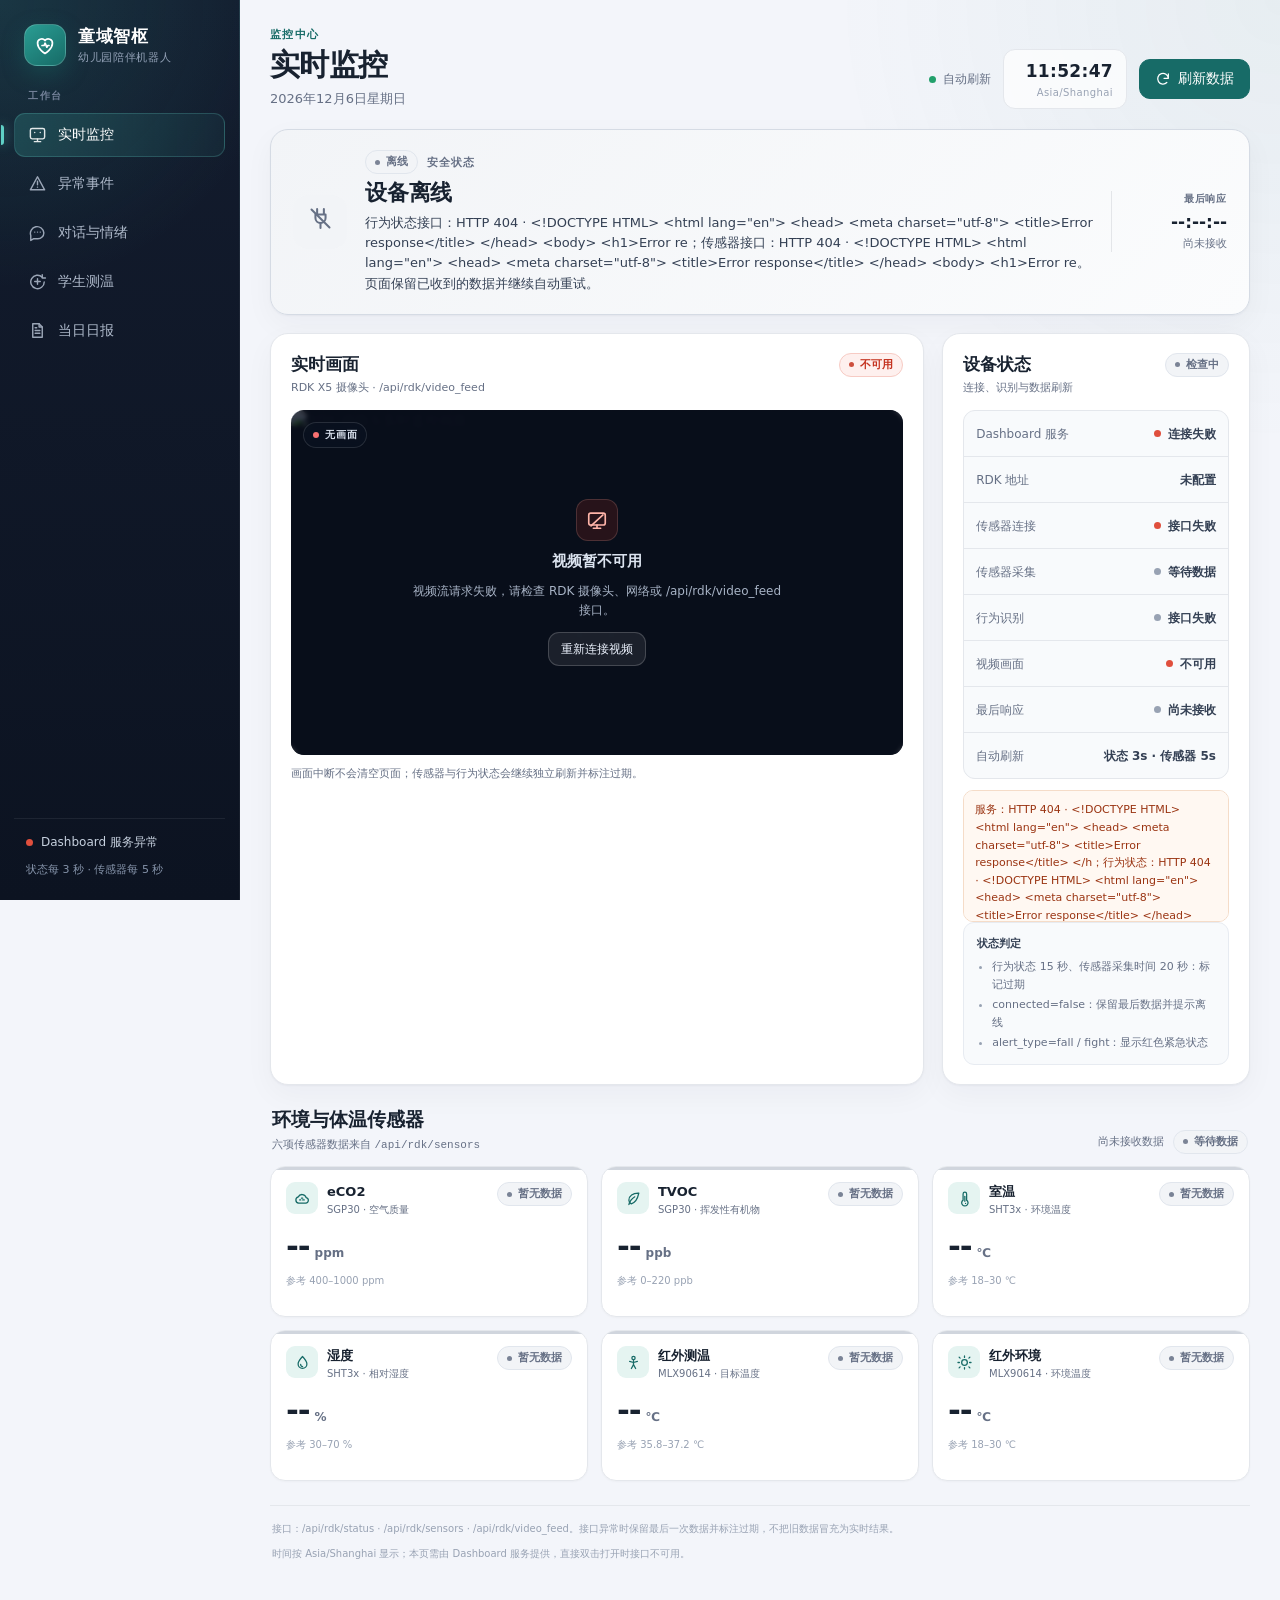
==== commit 3cb998a8: "fix: preserve urgent alerts and sensor freshness" ====
--- a/dashboard/index.html
+++ b/dashboard/index.html
@@ -1396,13 +1396,14 @@
           <div class="banner-copy">
             <div class="banner-head">
               <span class="chip" id="bannerChip" data-tone="idle">等待</span>
+              <span class="chip" id="bannerWarning" data-tone="warn" hidden>传感器断开</span>
               <span class="banner-kicker">安全状态</span>
             </div>
             <h2 id="bannerTitle">等待数据</h2>
             <p id="bannerDesc">正在连接 Dashboard 服务，等待第一组设备数据。</p>
           </div>
           <div class="banner-meta">
-            <span class="meta-label">最后接收</span>
+            <span class="meta-label" id="bannerTimeLabel">最后接收</span>
             <strong id="bannerTime">--:--:--</strong>
             <span class="meta-sub" id="bannerAgo">尚未接收</span>
           </div>
@@ -1462,6 +1463,10 @@
                 <dd><span class="dot idle" id="sensorDot"></span><span id="sensorText">等待数据</span></dd>
               </div>
               <div class="device-row">
+                <dt>传感器采集</dt>
+                <dd><span class="dot idle" id="sensorTimeDot"></span><span id="sensorTimeText">等待数据</span></dd>
+              </div>
+              <div class="device-row">
                 <dt>行为识别</dt>
                 <dd><span class="dot idle" id="alertDot"></span><span id="alertText">等待数据</span></dd>
               </div>
@@ -1470,7 +1475,7 @@
                 <dd><span class="dot idle" id="videoDot"></span><span id="videoText">连接中</span></dd>
               </div>
               <div class="device-row">
-                <dt>最后接收</dt>
+                <dt>最后响应</dt>
                 <dd><span class="dot idle" id="receiveDot"></span><span id="receiveText">尚未接收</span></dd>
               </div>
               <div class="device-row">
@@ -1482,7 +1487,7 @@
             <div class="device-note">
               <strong>状态判定</strong>
               <ul>
-                <li>15 秒未更新：标记为数据过期</li>
+                <li>行为状态 15 秒、传感器采集时间 20 秒：标记过期</li>
                 <li>connected=false：保留最后数据并提示离线</li>
                 <li>alert_type=fall / fight：显示红色紧急状态</li>
               </ul>
@@ -1502,6 +1507,7 @@
             </div>
           </div>
           <p class="sensor-missing" id="sensorMissing" hidden></p>
+          <p class="sensor-missing" id="sensorTimeWarning" hidden></p>
           <div class="sensor-grid" id="sensorGrid" aria-live="off"></div>
         </section>
 
@@ -1559,8 +1565,10 @@
         refreshBtn: $("#refreshBtn"),
         banner: $("#safetyBanner"),
         bannerChip: $("#bannerChip"),
+        bannerWarning: $("#bannerWarning"),
         bannerTitle: $("#bannerTitle"),
         bannerDesc: $("#bannerDesc"),
+        bannerTimeLabel: $("#bannerTimeLabel"),
         bannerTime: $("#bannerTime"),
         bannerAgo: $("#bannerAgo"),
         bannerIcons: Array.from(document.querySelectorAll("[data-banner-icon]")),
@@ -1577,6 +1585,8 @@
         rdkBaseText: $("#rdkBaseText"),
         sensorDot: $("#sensorDot"),
         sensorText: $("#sensorText"),
+        sensorTimeDot: $("#sensorTimeDot"),
+        sensorTimeText: $("#sensorTimeText"),
         alertDot: $("#alertDot"),
         alertText: $("#alertText"),
         videoDot: $("#videoDot"),
@@ -1587,6 +1597,7 @@
         sensorUpdated: $("#sensorUpdated"),
         sensorChip: $("#sensorChip"),
         sensorMissing: $("#sensorMissing"),
+        sensorTimeWarning: $("#sensorTimeWarning"),
         sensorGrid: $("#sensorGrid"),
         sideDot: $("#sideDot"),
         sideStatus: $("#sideStatus"),
@@ -1704,6 +1715,9 @@
           values: emptySensorValues(),
           connected: null,
           at: null,
+          collectedAt: null,
+          timestampState: "unknown",
+          timestampKey: "",
           error: null,
           missing: []
         },
@@ -1766,6 +1780,92 @@
         if (value === null || value === undefined || value === "") return null;
         const number = Number(value);
         return Number.isFinite(number) ? number : null;
+      }
+
+      const SENSOR_TIME_KEYS = [
+        "timestamp", "ts", "time", "updated_at", "collected_at",
+        "sampled_at", "sample_time", "sensor_time", "observed_at",
+        "created_at"
+      ];
+
+      function normalizeTimestamp(value, now = Date.now()) {
+        let milliseconds = null;
+        if (typeof value === "number") {
+          milliseconds = value;
+        } else if (typeof value === "string") {
+          const text = value.trim();
+          if (!text) return null;
+          if (/^-?\d+(?:\.\d+)?$/.test(text)) {
+            milliseconds = Number(text);
+          } else {
+            let normalized = text.replace(" ", "T");
+            if (/^\d{4}-\d{2}-\d{2}$/.test(normalized)) normalized += "T00:00:00";
+            if (!/(?:Z|[+-]\d{2}:?\d{2})$/i.test(normalized)) normalized += "+08:00";
+            milliseconds = Date.parse(normalized);
+            if (!Number.isFinite(milliseconds)) return null;
+          }
+        } else {
+          return null;
+        }
+
+        if (!Number.isFinite(milliseconds) || milliseconds <= 0) return null;
+        if (milliseconds < 1e11) milliseconds *= 1000;
+        else if (milliseconds > 1e14) milliseconds /= 1000;
+        if (milliseconds > now + 5 * 60 * 1000) return null;
+        return milliseconds;
+      }
+
+      function readSensorTimestamp(data, properties, now = Date.now()) {
+        let invalidKey = "";
+        for (const key of SENSOR_TIME_KEYS) {
+          let raw;
+          if (data && Object.prototype.hasOwnProperty.call(data, key) && data[key] !== null && data[key] !== "") {
+            raw = data[key];
+          } else if (properties && Object.prototype.hasOwnProperty.call(properties, key)
+            && properties[key] !== null && properties[key] !== "") {
+            raw = properties[key];
+          }
+          if (raw === undefined) continue;
+          const value = normalizeTimestamp(raw, now);
+          if (value !== null) return { value, state: "known", key };
+          invalidKey = key;
+        }
+        return { value: null, state: invalidKey ? "invalid" : "missing", key: invalidKey };
+      }
+
+      function sensorFreshness() {
+        const sensors = state.sensors;
+        if (sensors.timestampState === "known" && sensors.collectedAt) {
+          return {
+            known: true,
+            fresh: isFresh(sensors.collectedAt, STALE_SENSORS_MS),
+            at: sensors.collectedAt
+          };
+        }
+        return { known: false, fresh: false, at: null };
+      }
+
+      function sensorIssueLabel() {
+        const sensors = state.sensors;
+        if (sensors.connected === false) return "传感器断开";
+        if (sensors.timestampState === "missing") return "采集时间未知";
+        if (sensors.timestampState === "invalid") return "采集时间异常";
+        if (sensors.collectedAt && !isFresh(sensors.collectedAt, STALE_SENSORS_MS)) return "数据已过期";
+        if (sensors.error) return "传感器接口异常";
+        return "";
+      }
+
+      function sensorUrgentSuffix() {
+        const sensors = state.sensors;
+        const issues = [];
+        if (sensors.connected === false) issues.push("传感器连接已断开");
+        if (sensors.timestampState === "missing") issues.push("传感器未提供采集时间");
+        else if (sensors.timestampState === "invalid") issues.push("传感器采集时间格式异常");
+        else if (sensors.collectedAt && !isFresh(sensors.collectedAt, STALE_SENSORS_MS)) {
+          issues.push(`传感器采集于${relativeTime(sensors.collectedAt)}`);
+        }
+        if (sensors.error) issues.push(`传感器接口错误：${sensors.error}`);
+        return issues.length ? ` 同时${issues.join("；")}，环境数据不能视为实时。` : "";
       }
 
       function formatValue(value, digits) {
@@ -1902,6 +2002,7 @@
         state.inFlight.sensors = true;
         try {
           const data = await fetchJson("/api/rdk/sensors");
+          const receivedAt = Date.now();
           const properties = data.properties && typeof data.properties === "object"
             ? data.properties
             : (data.sensor && typeof data.sensor === "object"
@@ -1920,11 +2021,15 @@
           const connected = typeof data.connected === "boolean"
             ? data.connected
             : (typeof data.sensor_connected === "boolean" ? data.sensor_connected : null);
+          const timestamp = readSensorTimestamp(data, properties, receivedAt);
 
           state.sensors.values = nextValues;
           state.sensors.connected = connected;
           state.sensors.missing = missing;
-          state.sensors.at = Date.now();
+          state.sensors.at = receivedAt;
+          state.sensors.collectedAt = timestamp.value;
+          state.sensors.timestampState = timestamp.state;
+          state.sensors.timestampKey = timestamp.key;
           state.sensors.error = null;
         } catch (error) {
           state.sensors.error = readableError(error);
@@ -1944,15 +2049,17 @@
         if (!lastReceivedAt) {
           return statusState.error || sensorState.error ? "offline" : "waiting";
         }
-        if (sensorState.connected === false) return "offline";
 
         const statusFresh = isFresh(statusState.at, STALE_STATUS_MS);
         if (statusFresh && (statusState.alert === "fall" || statusState.alert === "fight")) {
           return statusState.alert;
         }
 
-        const sensorsFresh = isFresh(sensorState.at, STALE_SENSORS_MS);
-        if (!statusFresh || !sensorsFresh) return "expired";
+        if (sensorState.connected === false) return "offline";
+        if (!statusFresh) return "expired";
+
+        const freshness = sensorFreshness();
+        if (!freshness.known || !freshness.fresh) return "expired";
         if (!statusState.alert || statusState.alert === "unknown") return "unknown";
         return "normal";
       }
@@ -1966,7 +2073,7 @@
             chipTone: "bad",
             chip: "紧急",
             title: "检测到摔倒",
-            desc: "行为识别返回 alert_type=fall，请立即查看画面并通知现场老师确认。"
+            desc: `行为识别返回 alert_type=fall，请立即查看画面并通知现场老师确认。${sensorUrgentSuffix()}`
           };
         }
         if (kind === "fight") {
@@ -1974,7 +2081,7 @@
             chipTone: "bad",
             chip: "紧急",
             title: "检测到斗殴",
-            desc: "行为识别返回 alert_type=fight，请立即查看画面并前往处理。"
+            desc: `行为识别返回 alert_type=fight，请立即查看画面并前往处理。${sensorUrgentSuffix()}`
           };
         }
         if (kind === "normal") {
@@ -1982,7 +2089,7 @@
             chipTone: "ok",
             chip: "正常",
             title: "监控正常",
-            desc: "行为识别未返回摔倒或斗殴告警，传感器数据持续更新，暂无需要立即处理的异常。"
+            desc: "行为识别未返回摔倒或斗殴告警，传感器采集时间持续更新，暂无需要立即处理的异常。"
           };
         }
         if (kind === "offline") {
@@ -2017,15 +2124,26 @@
             else if (statusState.at) reasons.push(`行为状态已 ${ageSeconds(statusState.at)} 秒未更新`);
             else reasons.push("尚未收到行为状态");
           }
-          if (!isFresh(sensorState.at, STALE_SENSORS_MS)) {
+          const sensorFresh = sensorFreshness();
+          if (!sensorFresh.known || !sensorFresh.fresh || sensorState.error) {
             if (sensorState.error) reasons.push(`传感器接口：${sensorState.error}`);
-            else if (sensorState.at) reasons.push(`传感器已 ${ageSeconds(sensorState.at)} 秒未更新`);
-            else reasons.push("尚未收到传感器数据");
+            if (sensorState.timestampState === "missing") {
+              reasons.push("传感器接口未提供采集时间，无法判断数据是否过期");
+            } else if (sensorState.timestampState === "invalid") {
+              reasons.push("传感器采集时间格式无法识别");
+            } else if (sensorState.collectedAt && !isFresh(sensorState.collectedAt, STALE_SENSORS_MS)) {
+              reasons.push(`传感器采集于 ${formatDateTime(sensorState.collectedAt)}（${relativeTime(sensorState.collectedAt)}），已超过 20 秒`);
+            } else if (!sensorState.at) {
+              reasons.push("尚未收到传感器数据");
+            }
           }
+          const unknownTime = sensorState.timestampState === "missing"
+            || sensorState.timestampState === "invalid"
+            || !sensorState.at;
           return {
             chipTone: "warn",
-            chip: "过期",
-            title: "数据已过期",
+            chip: unknownTime ? "需核对" : "过期",
+            title: unknownTime ? "数据时间未知" : "数据已过期",
             desc: `${reasons.join("；")}。页面保留最后一次数据并自动重试，不会整页清空。`
           };
         }
@@ -2046,8 +2164,23 @@
         setChip(els.bannerChip, copy.chipTone, copy.chip);
         setText(els.bannerTitle, copy.title);
         setText(els.bannerDesc, copy.desc);
-        setText(els.bannerTime, formatTime(lastReceivedAt));
-        setText(els.bannerAgo, relativeTime(lastReceivedAt));
+        if (state.sensors.timestampState === "known" && state.sensors.collectedAt) {
+          setText(els.bannerTimeLabel, "传感器采集");
+          setText(els.bannerTime, formatTime(state.sensors.collectedAt));
+          setText(els.bannerAgo, relativeTime(state.sensors.collectedAt));
+        } else {
+          setText(els.bannerTimeLabel, "最后响应");
+          setText(els.bannerTime, formatTime(lastReceivedAt));
+          setText(els.bannerAgo, relativeTime(lastReceivedAt));
+        }
+
+        const sensorWarning = kind === "fall" || kind === "fight" ? sensorIssueLabel() : "";
+        if (sensorWarning) {
+          setChip(els.bannerWarning, "warn", sensorWarning);
+          els.bannerWarning.hidden = false;
+        } else {
+          els.bannerWarning.hidden = true;
+        }
 
         for (const icon of els.bannerIcons) {
           icon.hidden = icon.dataset.bannerIcon !== kind;
@@ -2087,7 +2220,7 @@
 
       function renderDevicePanel() {
         const statusFresh = isFresh(state.status.at, STALE_STATUS_MS);
-        const sensorsFresh = isFresh(state.sensors.at, STALE_SENSORS_MS);
+        const sensorFresh = sensorFreshness();
         const healthFresh = isFresh(state.health.at, STALE_HEALTH_MS);
         const lastReceivedAt = Math.max(state.status.at || 0, state.sensors.at || 0);
 
@@ -2105,17 +2238,38 @@
         setText(els.rdkBaseText, state.health.rdkBase || "未配置");
 
         if (state.sensors.connected === true) {
-          setDot(els.sensorDot, sensorsFresh ? "ok" : "warn");
-          setText(els.sensorText, sensorsFresh ? "已连接" : "已连接 · 数据过期");
+          setDot(els.sensorDot, sensorFresh.known && sensorFresh.fresh ? "ok" : "warn");
+          if (!sensorFresh.known) {
+            setText(els.sensorText, state.sensors.timestampState === "invalid"
+              ? "已连接 · 采集时间异常"
+              : "已连接 · 采集时间未知");
+          } else {
+            setText(els.sensorText, sensorFresh.fresh ? "已连接" : "已连接 · 数据过期");
+          }
         } else if (state.sensors.connected === false) {
           setDot(els.sensorDot, "bad");
           setText(els.sensorText, "未连接");
         } else if (state.sensors.at) {
-          setDot(els.sensorDot, sensorsFresh ? "warn" : "warn");
+          setDot(els.sensorDot, "warn");
           setText(els.sensorText, "连接状态未知");
         } else {
           setDot(els.sensorDot, state.sensors.error ? "bad" : "idle");
           setText(els.sensorText, state.sensors.error ? "接口失败" : "等待数据");
+        }
+
+        if (!state.sensors.at) {
+          setDot(els.sensorTimeDot, "idle");
+          setText(els.sensorTimeText, "等待数据");
+        } else if (state.sensors.timestampState === "known" && state.sensors.collectedAt) {
+          setDot(els.sensorTimeDot, sensorFresh.fresh ? "ok" : "warn");
+          setText(els.sensorTimeText,
+            `${formatTime(state.sensors.collectedAt)} · ${relativeTime(state.sensors.collectedAt)}`);
+        } else if (state.sensors.timestampState === "invalid") {
+          setDot(els.sensorTimeDot, "warn");
+          setText(els.sensorTimeText, "采集时间格式错误");
+        } else {
+          setDot(els.sensorTimeDot, "warn");
+          setText(els.sensorTimeText, "未提供采集时间");
         }
 
         if (state.status.alert) {
@@ -2143,7 +2297,7 @@
           setDot(els.receiveDot, "idle");
           setText(els.receiveText, "尚未接收");
         } else {
-          const fresh = statusFresh || sensorsFresh;
+          const fresh = statusFresh || sensorFresh.fresh;
           setDot(els.receiveDot, fresh ? "ok" : "warn");
           setText(els.receiveText, `${formatTime(lastReceivedAt)} · ${relativeTime(lastReceivedAt)}`);
         }
@@ -2165,14 +2319,33 @@
         const online = state.health.ok === true
           && state.sensors.connected !== false
           && statusFresh
-          && sensorsFresh;
-        setChip(els.deviceChip, online ? "ok" : "idle", online ? "在线" : "检查中");
+          && sensorFresh.known
+          && sensorFresh.fresh;
+        const deviceLabel = online
+          ? "在线"
+          : (state.sensors.connected === false ? "离线" : (state.sensors.at ? "需核对" : "检查中"));
+        setChip(els.deviceChip, online ? "ok" : (state.sensors.connected === false ? "bad" : "idle"), deviceLabel);
       }
 
       function buildSensorCard(def) {
         const value = state.sensors.values[def.key];
         const hasValue = Number.isFinite(value);
-        const [tone, statusText] = hasValue ? def.evaluate(value) : ["idle", "暂无数据"];
+        const [qualityTone, qualityText] = hasValue ? def.evaluate(value) : ["idle", "暂无数据"];
+        const freshness = sensorFreshness();
+        let tone = qualityTone;
+        let statusText = qualityText;
+        if (hasValue) {
+          if (state.sensors.connected === false) {
+            tone = "bad";
+            statusText = "设备离线";
+          } else if (!freshness.known) {
+            tone = qualityTone === "bad" ? "bad" : "warn";
+            statusText = qualityTone === "ok" ? "时间未知" : `${qualityText} · 时间未知`;
+          } else if (!freshness.fresh) {
+            tone = qualityTone === "bad" ? "bad" : "warn";
+            statusText = qualityTone === "ok" ? "已过期" : `${qualityText} · 已过期`;
+          }
+        }
 
         const card = document.createElement("article");
         card.className = "sensor-card";
@@ -2239,11 +2412,16 @@
       }
 
       function renderSensors() {
+        const freshness = sensorFreshness();
         const key = JSON.stringify({
           values: state.sensors.values,
           connected: state.sensors.connected,
           at: state.sensors.at,
-          missing: state.sensors.missing
+          collectedAt: state.sensors.collectedAt,
+          timestampState: state.sensors.timestampState,
+          missing: state.sensors.missing,
+          fresh: freshness.fresh,
+          known: freshness.known
         });
 
         if (key !== lastSensorRenderKey) {
@@ -2252,14 +2430,17 @@
         }
 
         const summary = sensorSummary();
-        const fresh = isFresh(state.sensors.at, STALE_SENSORS_MS);
-        els.sensorGrid.dataset.stale = String(Boolean(state.sensors.at) && !fresh);
+        els.sensorGrid.dataset.stale = String(Boolean(state.sensors.at) && (!freshness.known || !freshness.fresh));
 
         if (!state.sensors.at) {
           setChip(els.sensorChip, "idle", "等待数据");
         } else if (state.sensors.connected === false) {
           setChip(els.sensorChip, "bad", "设备离线");
-        } else if (!fresh) {
+        } else if (state.sensors.timestampState === "missing") {
+          setChip(els.sensorChip, "warn", "采集时间未知");
+        } else if (state.sensors.timestampState === "invalid") {
+          setChip(els.sensorChip, "warn", "采集时间异常");
+        } else if (!freshness.fresh) {
           setChip(els.sensorChip, "warn", "数据过期");
         } else if (summary.invalid > 0) {
           setChip(els.sensorChip, "bad", `${summary.invalid} 项异常`);
@@ -2271,9 +2452,28 @@
           setChip(els.sensorChip, "warn", "字段缺失");
         }
 
-        setText(els.sensorUpdated, state.sensors.at
-          ? `最后接收 ${formatTime(state.sensors.at)} · ${relativeTime(state.sensors.at)}`
-          : "尚未接收数据");
+        if (state.sensors.timestampState === "known" && state.sensors.collectedAt) {
+          setText(els.sensorUpdated,
+            `采集于 ${formatTime(state.sensors.collectedAt)} · ${relativeTime(state.sensors.collectedAt)}`);
+        } else if (state.sensors.at) {
+          const label = state.sensors.timestampState === "invalid" ? "采集时间格式错误" : "采集时间未知";
+          setText(els.sensorUpdated, `${label} · 接收于 ${formatTime(state.sensors.at)}`);
+        } else {
+          setText(els.sensorUpdated, "尚未接收数据");
+        }
+
+        if (state.sensors.at && state.sensors.timestampState === "missing") {
+          setText(els.sensorTimeWarning,
+            "传感器接口未提供采集时间（timestamp），无法判断数据是否过期；请让 /api/iot_payload 返回带时区的 ISO 8601 时间。");
+          els.sensorTimeWarning.hidden = false;
+        } else if (state.sensors.at && state.sensors.timestampState === "invalid") {
+          setText(els.sensorTimeWarning,
+            "传感器采集时间无法解析，已按“无法确认新鲜度”处理；请检查 timestamp 格式。");
+          els.sensorTimeWarning.hidden = false;
+        } else {
+          setText(els.sensorTimeWarning, "");
+          els.sensorTimeWarning.hidden = true;
+        }
 
         if (state.sensors.missing.length) {
           setText(els.sensorMissing, `本次响应缺少字段：${state.sensors.missing.join("、")}`);
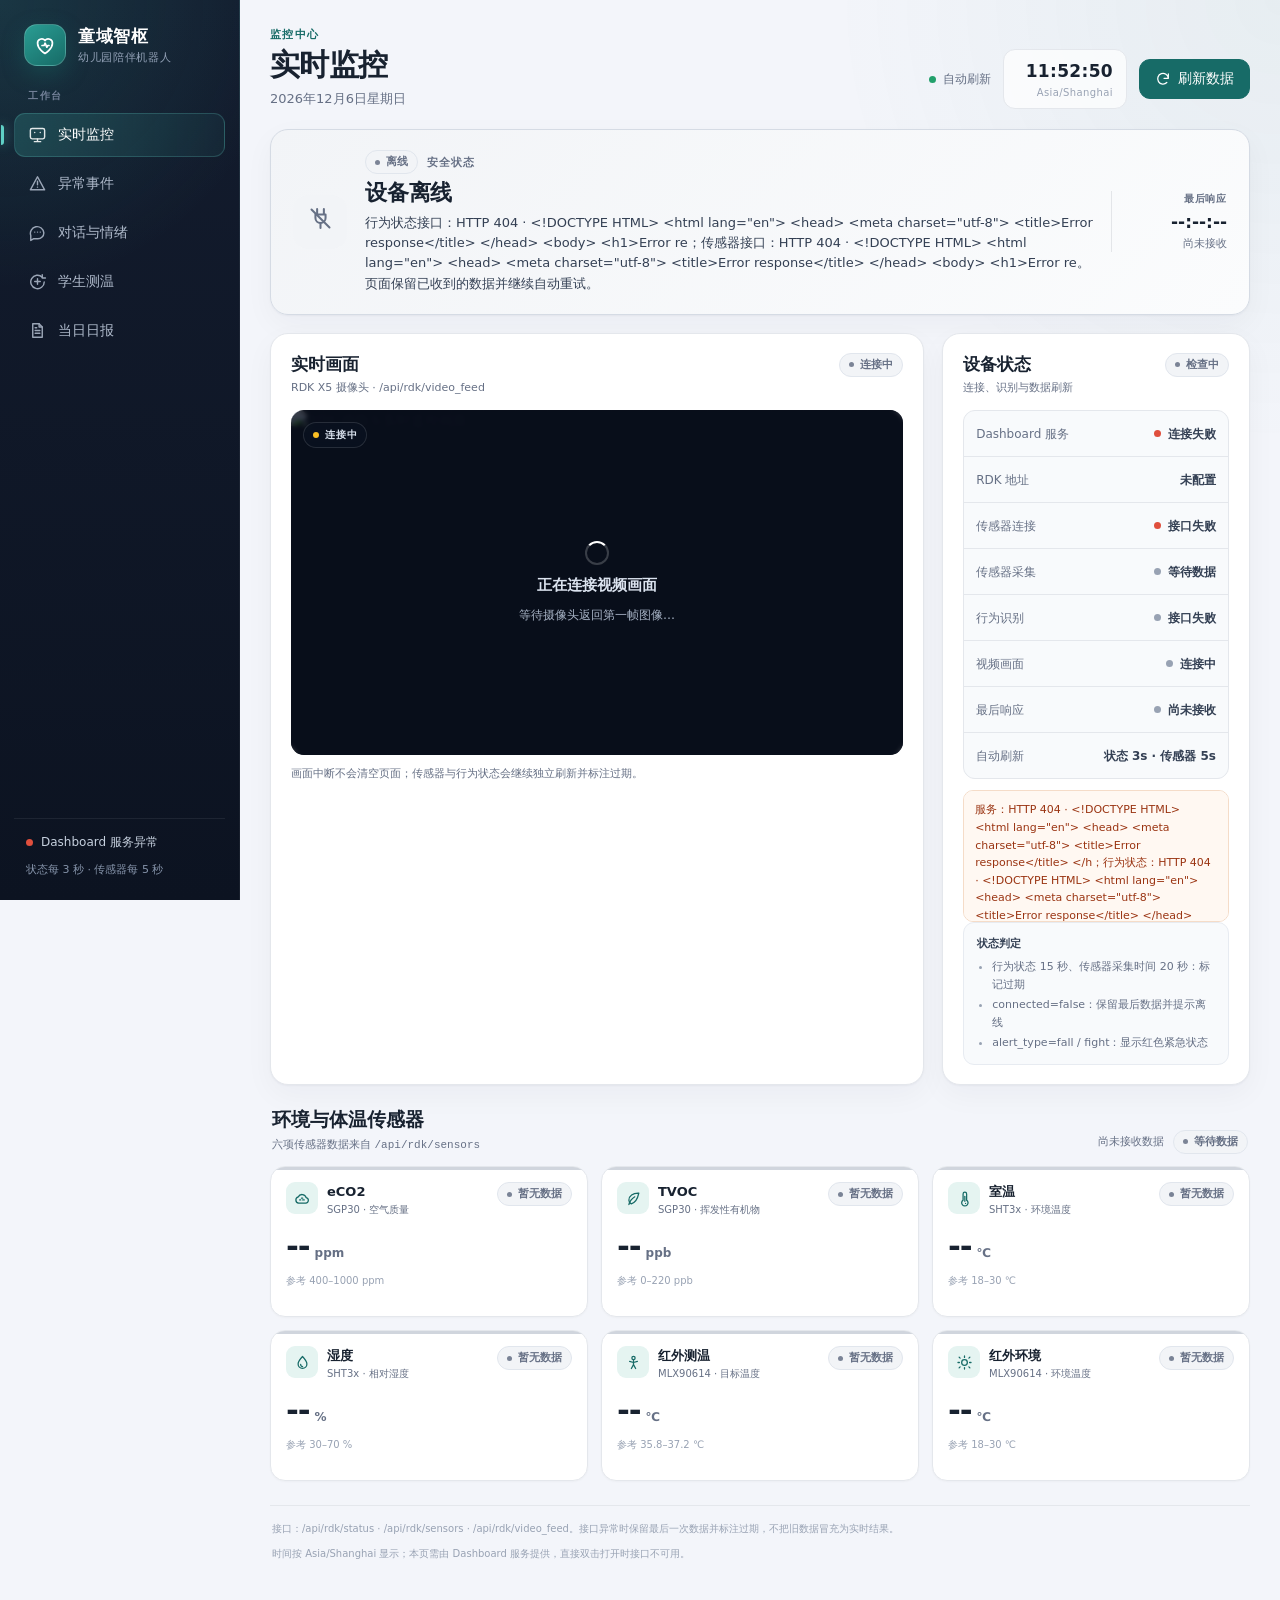
==== commit 3ada8b11: "feat: add account access and portable demo startup" ====
--- a/dashboard/index.html
+++ b/dashboard/index.html
@@ -1960,6 +1960,8 @@
         state.inFlight.health = true;
         try {
           const data = await fetchHealthCheck();
+          const config = await fetchJson('/api/config');
+          if (typeof config.rdk_base === 'string') state.health.rdkBase = config.rdk_base;
           if (typeof data.rdk_base === "string") state.health.rdkBase = data.rdk_base;
           if (data.ok === false) throw new Error("服务报告异常");
           state.health.ok = true;
@@ -2485,6 +2487,19 @@
       }
 
       function setVideoState(nextState, message) {
+        if (!window.TongyuBootstrap.permissions.video) {
+          state.video.state = "disabled";
+          state.video.error = null;
+          els.videoLoading.hidden = true;
+          els.videoError.hidden = false;
+          setText(els.videoErrorText, "管理员暂未开放摄像头画面，传感器数据仍可查看。");
+          const title = els.videoError.querySelector("strong");
+          if (title) title.textContent = "摄像头画面未开放";
+          els.retryVideoBtn.hidden = true;
+          setText(els.videoBadge, "未开放");
+          els.videoFeed.removeAttribute("src");
+          return;
+        }
         state.video.state = nextState;
         state.video.error = nextState === "error" ? (message || "视频流不可用") : null;
 
@@ -2515,6 +2530,7 @@
       }
 
       function connectVideo() {
+        if (!window.TongyuBootstrap.permissions.video) { setVideoState("disabled"); return; }
         setVideoState("loading");
         armVideoTimeout();
         els.videoFeed.src = `/api/rdk/video_feed?t=${Date.now()}`;
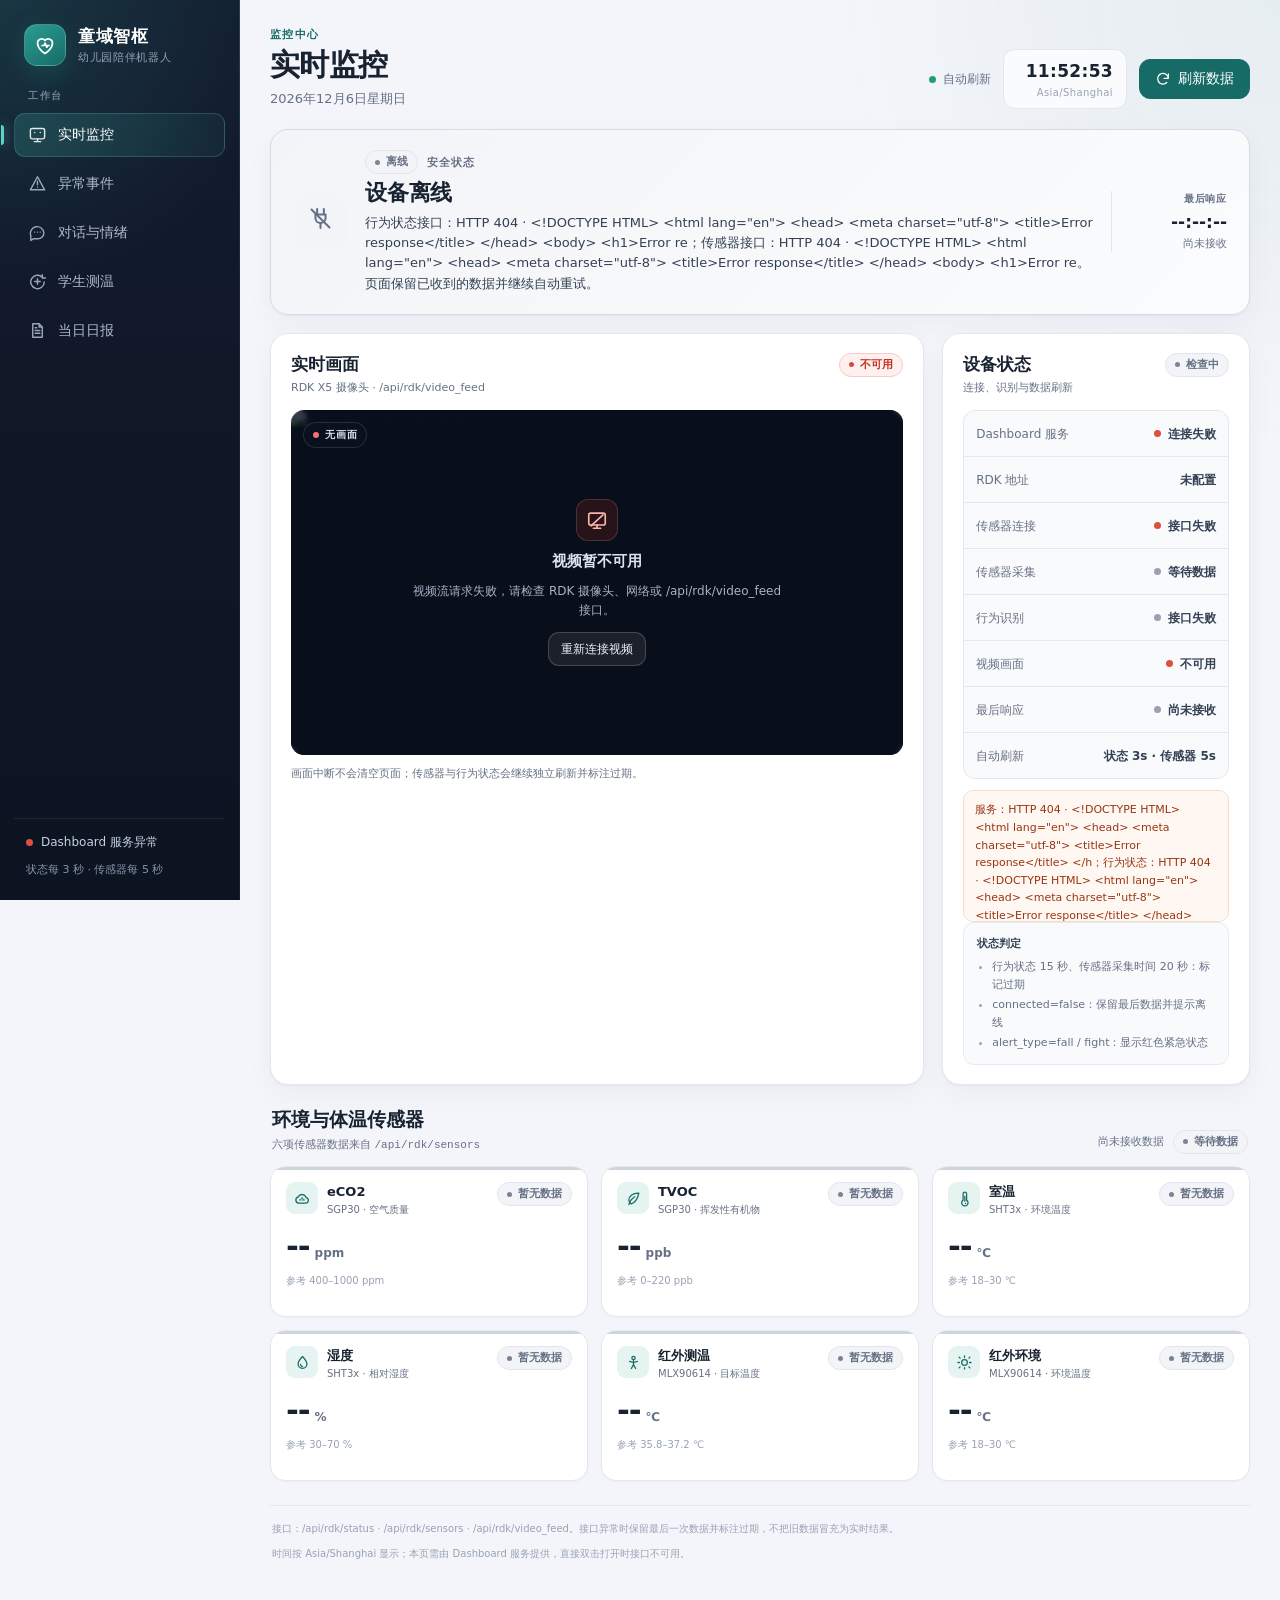
==== commit e66537ef: "feat: add pose-based person type demo" ====
--- a/dashboard/index.html
+++ b/dashboard/index.html
@@ -716,6 +716,26 @@
       margin-top: 10px;
       color: var(--muted);
       font-size: 11px;
+    }
+
+    .person-type-strip {
+      display: flex;
+      align-items: center;
+      gap: 8px;
+      margin-top: 8px;
+      padding: 8px 10px;
+      color: var(--ink-2);
+      font-size: 11px;
+      line-height: 1.55;
+      background: var(--surface-soft);
+      border: 1px solid var(--line);
+      border-radius: 9px;
+    }
+
+    .person-type-strip[data-stale="true"] {
+      color: #8a5600;
+      background: var(--warn-soft);
+      border-color: #f0d8a9;
     }
 
     .device-card {
@@ -1439,6 +1459,10 @@
               <span class="video-badge" id="videoBadge" data-state="loading">连接中</span>
             </div>
             <p class="video-note">画面中断不会清空页面；传感器与行为状态会继续独立刷新并标注过期。</p>
+            <div class="person-type-strip" id="personTypeStrip" data-stale="false" hidden>
+              <span class="chip" id="personTypeChip" data-tone="warn">估算</span>
+              <span id="personTypeText">画面人物估算：暂无数据</span>
+            </div>
           </section>
 
           <aside class="card device-card" aria-labelledby="deviceTitle">
@@ -1528,6 +1552,7 @@
       const POLL_STATUS_MS = 3000;
       const POLL_SENSORS_MS = 5000;
       const POLL_HEALTH_MS = 10000;
+      const POLL_PERSON_TYPES_MS = 3000;
       const STALE_STATUS_MS = 15000;
       const STALE_SENSORS_MS = 20000;
       const STALE_HEALTH_MS = 30000;
@@ -1579,6 +1604,9 @@
         videoErrorText: $("#videoErrorText"),
         videoBadge: $("#videoBadge"),
         retryVideoBtn: $("#retryVideoBtn"),
+        personTypeStrip: $("#personTypeStrip"),
+        personTypeChip: $("#personTypeChip"),
+        personTypeText: $("#personTypeText"),
         deviceChip: $("#deviceChip"),
         healthDot: $("#healthDot"),
         healthText: $("#healthText"),
@@ -1960,8 +1988,6 @@
         state.inFlight.health = true;
         try {
           const data = await fetchHealthCheck();
-          const config = await fetchJson('/api/config');
-          if (typeof config.rdk_base === 'string') state.health.rdkBase = config.rdk_base;
           if (typeof data.rdk_base === "string") state.health.rdkBase = data.rdk_base;
           if (data.ok === false) throw new Error("服务报告异常");
           state.health.ok = true;
@@ -2487,19 +2513,6 @@
       }
 
       function setVideoState(nextState, message) {
-        if (!window.TongyuBootstrap.permissions.video) {
-          state.video.state = "disabled";
-          state.video.error = null;
-          els.videoLoading.hidden = true;
-          els.videoError.hidden = false;
-          setText(els.videoErrorText, "管理员暂未开放摄像头画面，传感器数据仍可查看。");
-          const title = els.videoError.querySelector("strong");
-          if (title) title.textContent = "摄像头画面未开放";
-          els.retryVideoBtn.hidden = true;
-          setText(els.videoBadge, "未开放");
-          els.videoFeed.removeAttribute("src");
-          return;
-        }
         state.video.state = nextState;
         state.video.error = nextState === "error" ? (message || "视频流不可用") : null;
 
@@ -2530,7 +2543,6 @@
       }
 
       function connectVideo() {
-        if (!window.TongyuBootstrap.permissions.video) { setVideoState("disabled"); return; }
         setVideoState("loading");
         armVideoTimeout();
         els.videoFeed.src = `/api/rdk/video_feed?t=${Date.now()}`;
@@ -2565,11 +2577,33 @@
         setText(els.pageDate, dateFormatter.format(now));
       }
 
+      async function refreshPersonTypes() {
+        try {
+          const data = await fetchJson("/api/rdk/person-types", 2500);
+          const counts = data.counts || {};
+          const child = Number(counts.child || 0);
+          const adult = Number(counts.adult || 0);
+          const unknown = Number(counts.unknown || 0);
+          const stale = Boolean(data.stale);
+          setChip(els.personTypeChip, "warn", stale ? "估算 · 过期" : "估算");
+          setText(
+            els.personTypeText,
+            `画面人物估算：疑似儿童 ${child} · 疑似成人 ${adult} · 未确定 ${unknown}${stale ? "（数据已过期）" : ""}`
+          );
+          els.personTypeStrip.dataset.stale = String(stale);
+          els.personTypeStrip.title = data.disclaimer || "疑似成人/儿童为课堂演示估算，不是年龄或身份识别。";
+          els.personTypeStrip.hidden = false;
+        } catch (error) {
+          els.personTypeStrip.hidden = true;
+        }
+      }
+
       async function refreshAll() {
         await Promise.allSettled([
           refreshHealth(),
           refreshStatus(),
-          refreshSensors()
+          refreshSensors(),
+          refreshPersonTypes()
         ]);
       }
 
@@ -2599,6 +2633,7 @@
         clearInterval(timers.status);
         clearInterval(timers.sensors);
         clearInterval(timers.health);
+        clearInterval(timers.personTypes);
         timers.status = setInterval(() => {
           if (!document.hidden) refreshStatus();
         }, POLL_STATUS_MS);
@@ -2608,6 +2643,9 @@
         timers.health = setInterval(() => {
           if (!document.hidden) refreshHealth();
         }, POLL_HEALTH_MS);
+        timers.personTypes = setInterval(() => {
+          if (!document.hidden) refreshPersonTypes();
+        }, POLL_PERSON_TYPES_MS);
       }
 
       document.addEventListener("visibilitychange", () => {
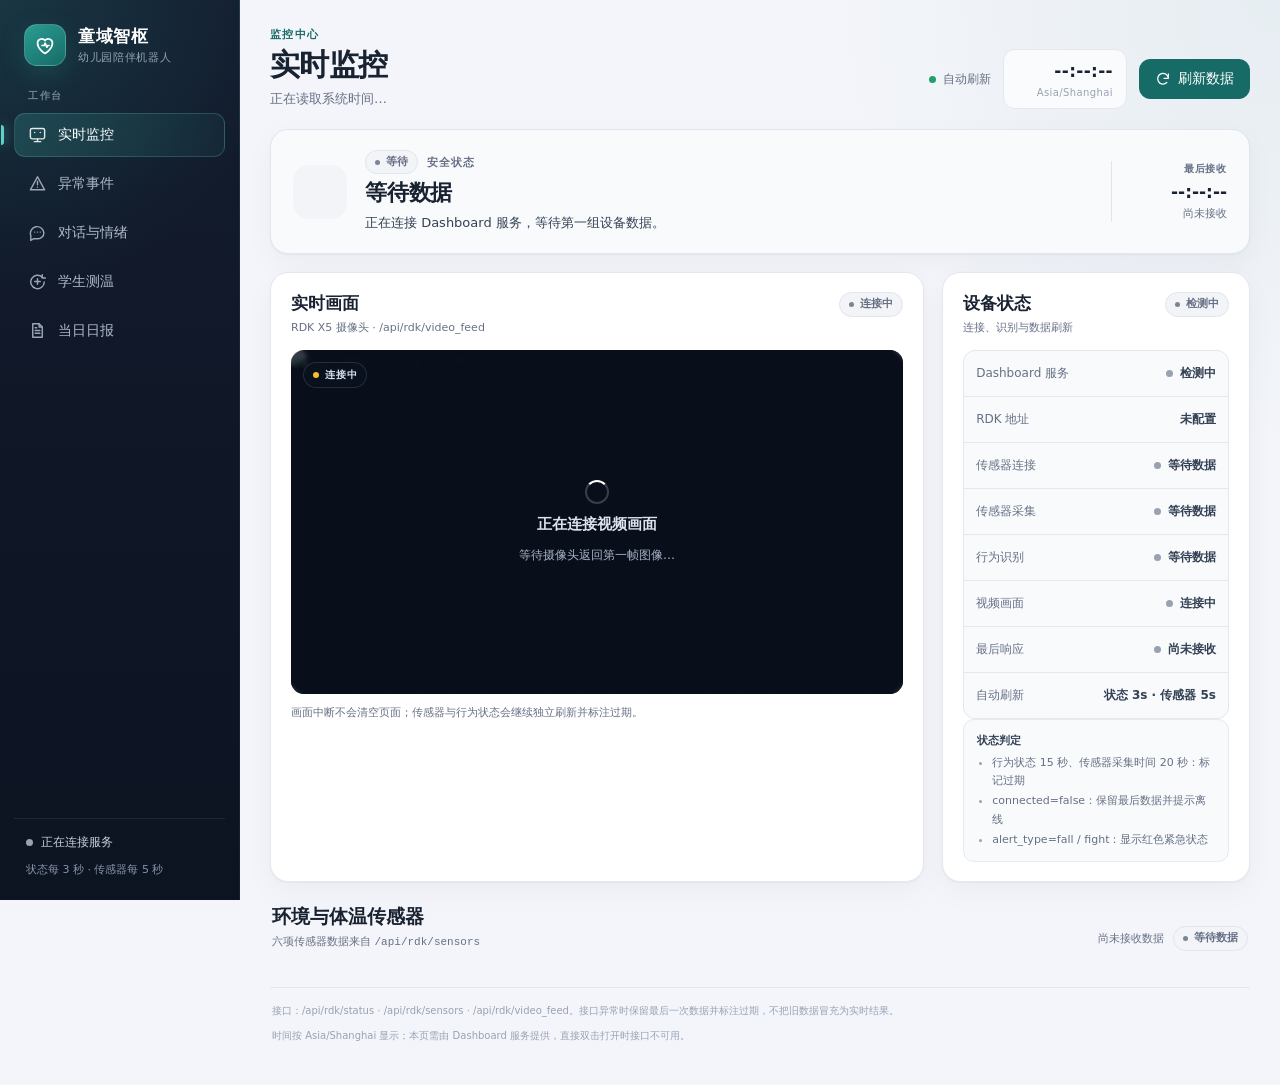
==== commit 32d49547: "Merge branch 'main' into feat/person-type-demo" ====
--- a/dashboard/index.html
+++ b/dashboard/index.html
@@ -1988,6 +1988,8 @@
         state.inFlight.health = true;
         try {
           const data = await fetchHealthCheck();
+          const config = await fetchJson('/api/config');
+          if (typeof config.rdk_base === 'string') state.health.rdkBase = config.rdk_base;
           if (typeof data.rdk_base === "string") state.health.rdkBase = data.rdk_base;
           if (data.ok === false) throw new Error("服务报告异常");
           state.health.ok = true;
@@ -2513,6 +2515,19 @@
       }
 
       function setVideoState(nextState, message) {
+        if (!window.TongyuBootstrap.permissions.video) {
+          state.video.state = "disabled";
+          state.video.error = null;
+          els.videoLoading.hidden = true;
+          els.videoError.hidden = false;
+          setText(els.videoErrorText, "管理员暂未开放摄像头画面，传感器数据仍可查看。");
+          const title = els.videoError.querySelector("strong");
+          if (title) title.textContent = "摄像头画面未开放";
+          els.retryVideoBtn.hidden = true;
+          setText(els.videoBadge, "未开放");
+          els.videoFeed.removeAttribute("src");
+          return;
+        }
         state.video.state = nextState;
         state.video.error = nextState === "error" ? (message || "视频流不可用") : null;
 
@@ -2543,6 +2558,7 @@
       }
 
       function connectVideo() {
+        if (!window.TongyuBootstrap.permissions.video) { setVideoState("disabled"); return; }
         setVideoState("loading");
         armVideoTimeout();
         els.videoFeed.src = `/api/rdk/video_feed?t=${Date.now()}`;
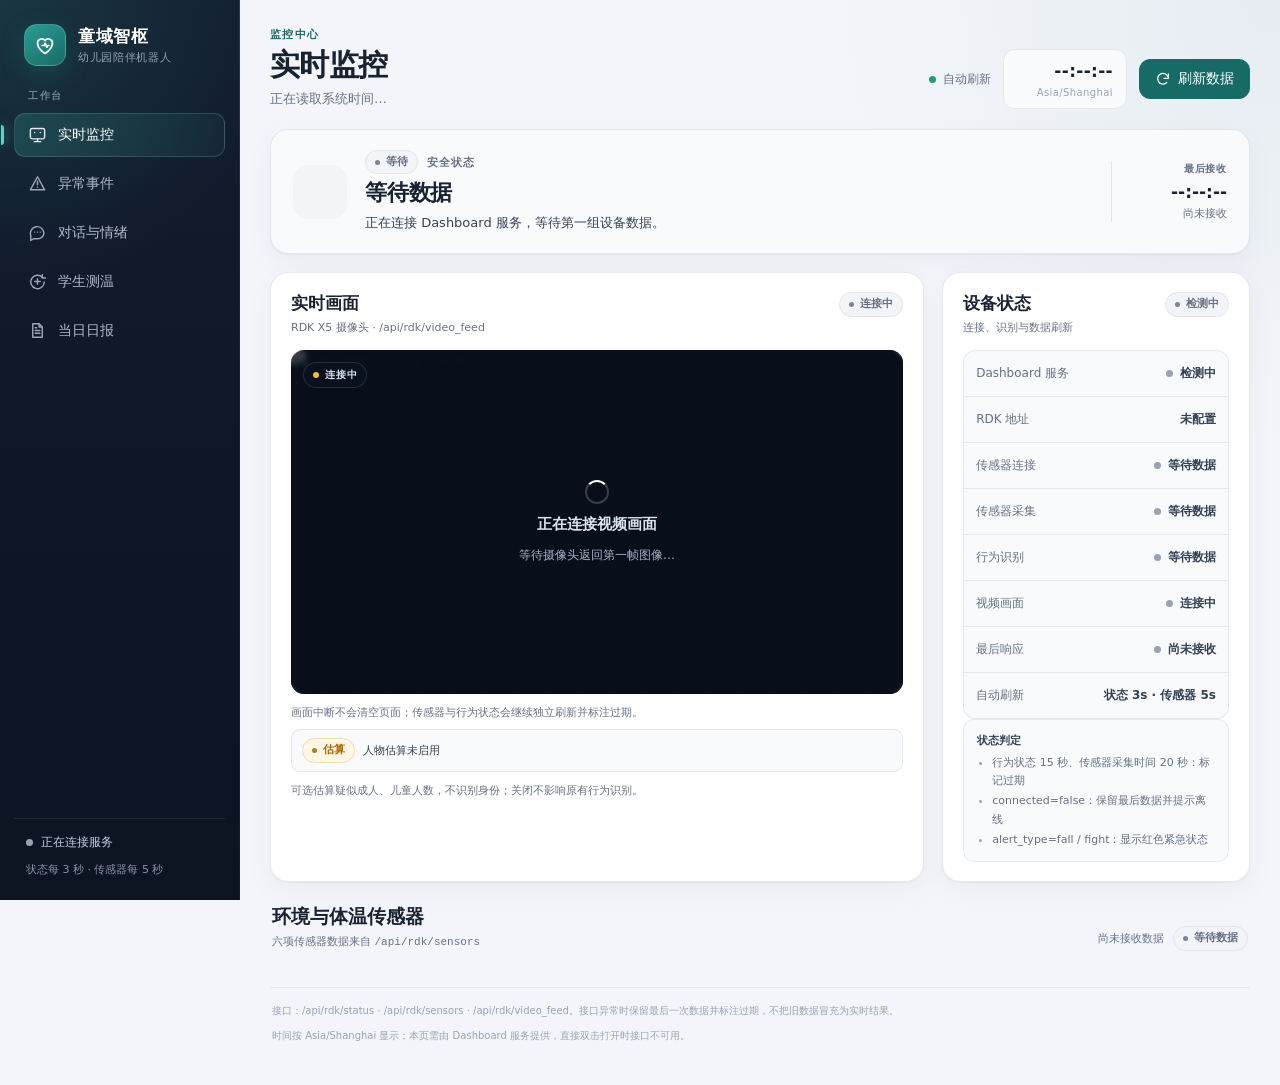
==== commit 1ed82b79: "Merge person-type demo with an optional monitored worker Integrate teammate e66537e into the current" ====
--- a/dashboard/index.html
+++ b/dashboard/index.html
@@ -722,6 +722,7 @@
       display: flex;
       align-items: center;
       gap: 8px;
+      flex-wrap: wrap;
       margin-top: 8px;
       padding: 8px 10px;
       color: var(--ink-2);
@@ -1459,10 +1460,14 @@
               <span class="video-badge" id="videoBadge" data-state="loading">连接中</span>
             </div>
             <p class="video-note">画面中断不会清空页面；传感器与行为状态会继续独立刷新并标注过期。</p>
-            <div class="person-type-strip" id="personTypeStrip" data-stale="false" hidden>
+            <div class="person-type-strip" id="personTypeStrip" data-stale="false">
+              <label id="personTypeControl" hidden style="display:flex;align-items:center;gap:6px;cursor:pointer">
+                <input id="personTypeToggle" type="checkbox" role="switch" aria-describedby="personTypeNote">启用人物估算（实验）
+              </label>
               <span class="chip" id="personTypeChip" data-tone="warn">估算</span>
-              <span id="personTypeText">画面人物估算：暂无数据</span>
+              <span id="personTypeText" role="status" aria-live="polite">人物估算未启用</span>
             </div>
+            <p class="video-note" id="personTypeNote">可选估算疑似成人、儿童人数，不识别身份；关闭不影响原有行为识别。</p>
           </section>
 
           <aside class="card device-card" aria-labelledby="deviceTitle">
@@ -2593,26 +2598,69 @@
         setText(els.pageDate, dateFormatter.format(now));
       }
 
+      const personTypeToggle = document.getElementById("personTypeToggle");
+      const personTypeControl = document.getElementById("personTypeControl");
+      const canControlPersonType = window.TongyuBootstrap.user?.role === "admin";
+      personTypeControl.hidden = !canControlPersonType;
+      let personTypeBusy = false;
+      let personTypePolling = false;
+      let personTypeRevision = 0;
+
+      function renderPersonTypes(data) {
+        personTypeToggle.checked = Boolean(data.enabled);
+        const counts = data.counts;
+        let message = "人物估算未启用 · 原有行为识别继续运行";
+        if (data.state === "starting") message = "人物估算启动中，正在加载模型…";
+        else if (data.state === "stale") message = "人物估算数据已过期，等待新画面";
+        else if (data.state === "error" || data.error) message = data.error || "人物估算暂不可用";
+        else if (data.state === "running" && counts) {
+          message = `疑似儿童 ${counts.child} · 疑似成人 ${counts.adult} · 未确定 ${counts.unknown}`;
+        }
+        setText(els.personTypeText, message);
+        setChip(els.personTypeChip, data.enabled ? "warn" : "idle", data.enabled ? "估算" : "未启用");
+        els.personTypeStrip.dataset.stale = String(data.state === "stale" || data.state === "error");
+      }
+
       async function refreshPersonTypes() {
+        if (!window.TongyuBootstrap.permissions.video) {
+          personTypeControl.hidden = true;
+          setText(els.personTypeText, "摄像头画面未开放");
+          return;
+        }
+        if (personTypeBusy || personTypePolling) return;
+        const revision = personTypeRevision;
+        personTypePolling = true;
         try {
           const data = await fetchJson("/api/rdk/person-types", 2500);
-          const counts = data.counts || {};
-          const child = Number(counts.child || 0);
-          const adult = Number(counts.adult || 0);
-          const unknown = Number(counts.unknown || 0);
-          const stale = Boolean(data.stale);
-          setChip(els.personTypeChip, "warn", stale ? "估算 · 过期" : "估算");
-          setText(
-            els.personTypeText,
-            `画面人物估算：疑似儿童 ${child} · 疑似成人 ${adult} · 未确定 ${unknown}${stale ? "（数据已过期）" : ""}`
-          );
-          els.personTypeStrip.dataset.stale = String(stale);
-          els.personTypeStrip.title = data.disclaimer || "疑似成人/儿童为课堂演示估算，不是年龄或身份识别。";
-          els.personTypeStrip.hidden = false;
+          if (revision === personTypeRevision) renderPersonTypes(data);
         } catch (error) {
-          els.personTypeStrip.hidden = true;
-        }
-      }
+          if (revision === personTypeRevision) setText(els.personTypeText, `人物估算状态连接失败：${readableError(error)}`);
+        } finally { personTypePolling = false; }
+      }
+
+      personTypeToggle.addEventListener("change", async () => {
+        if (personTypeBusy || !canControlPersonType) return;
+        const requested = personTypeToggle.checked;
+        personTypeBusy = true;
+        personTypeRevision++;
+        personTypeToggle.disabled = true;
+        setText(els.personTypeText, requested ? "正在启动人物估算…" : "正在停止人物估算…");
+        try {
+          const response = await fetch("/api/rdk/person-types/settings", {
+            method: "POST", headers: {"Content-Type": "application/json"},
+            body: JSON.stringify({enabled: requested})
+          });
+          const data = await response.json();
+          if (!response.ok) throw new Error(data.error || "切换失败");
+          renderPersonTypes(data);
+        } catch (error) {
+          personTypeToggle.checked = !requested;
+          setText(els.personTypeText, readableError(error));
+        } finally {
+          personTypeBusy = false;
+          personTypeToggle.disabled = false;
+        }
+      });
 
       async function refreshAll() {
         await Promise.allSettled([
